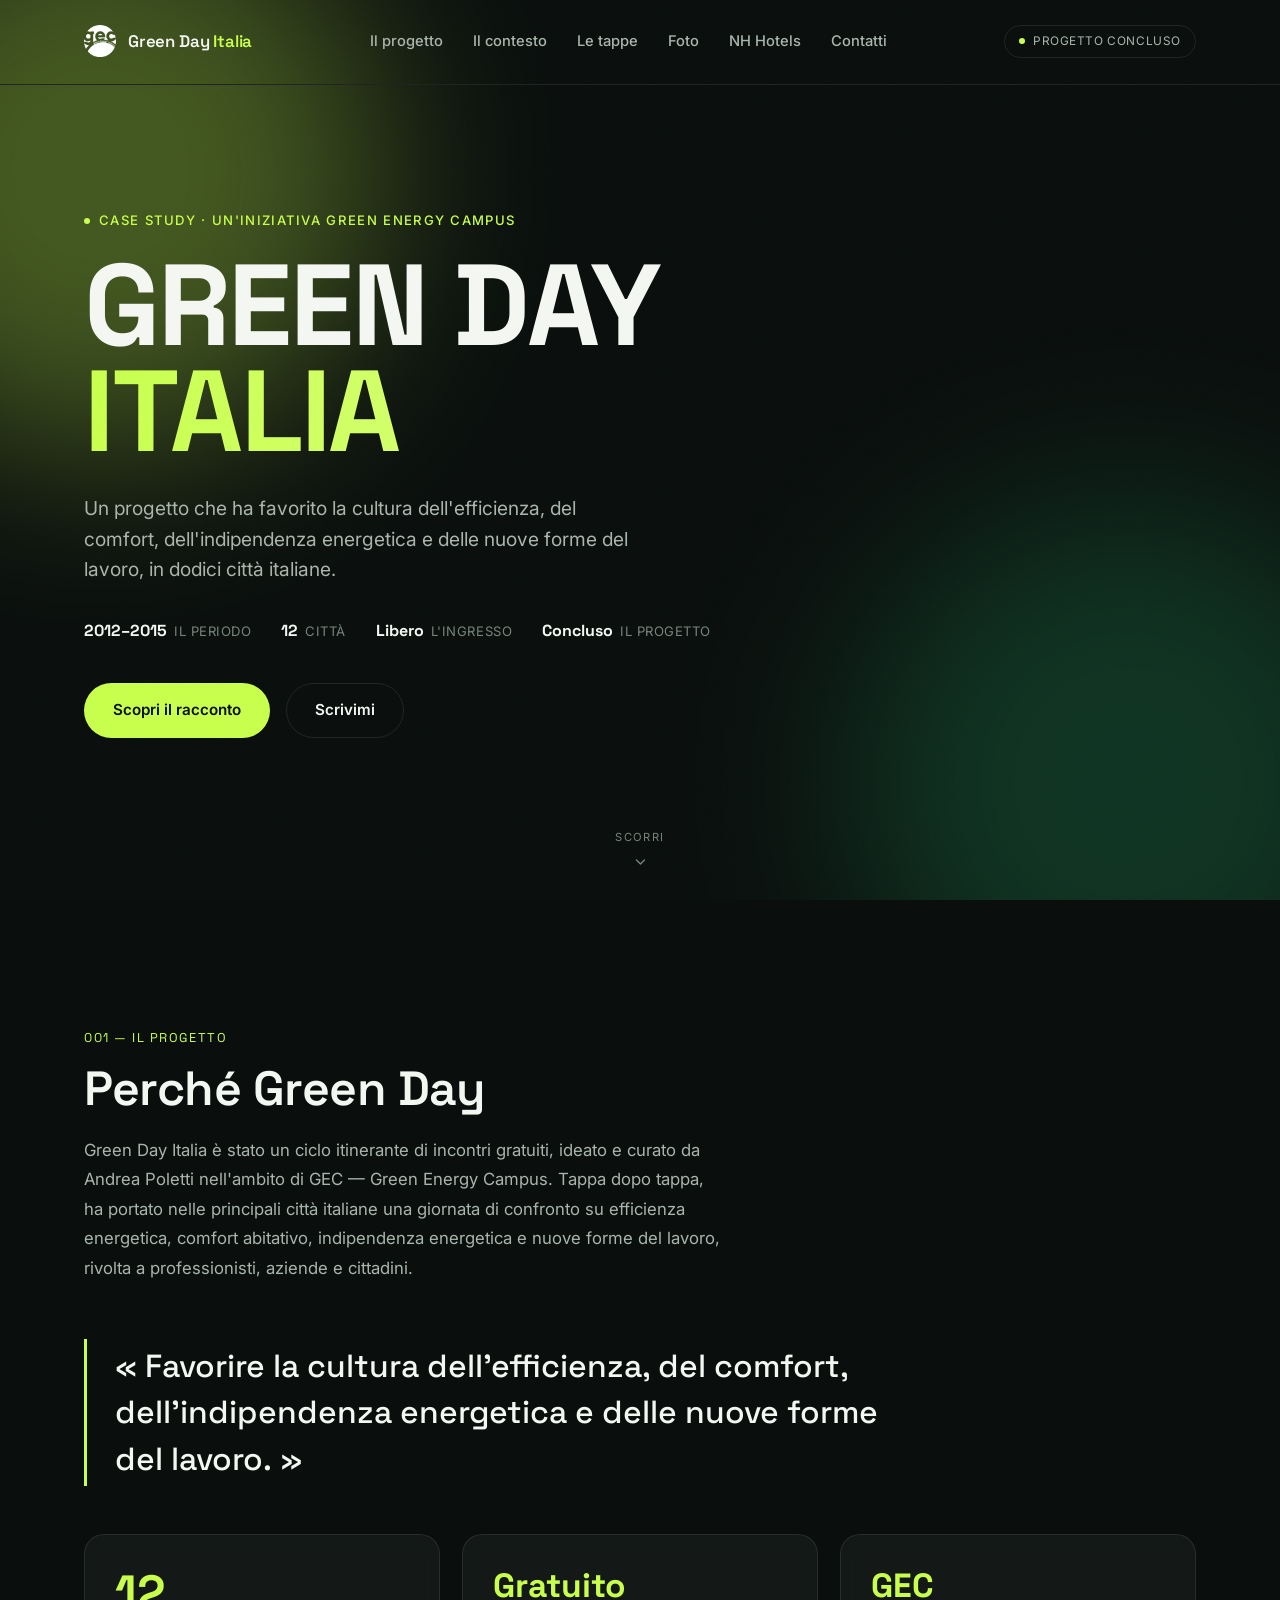
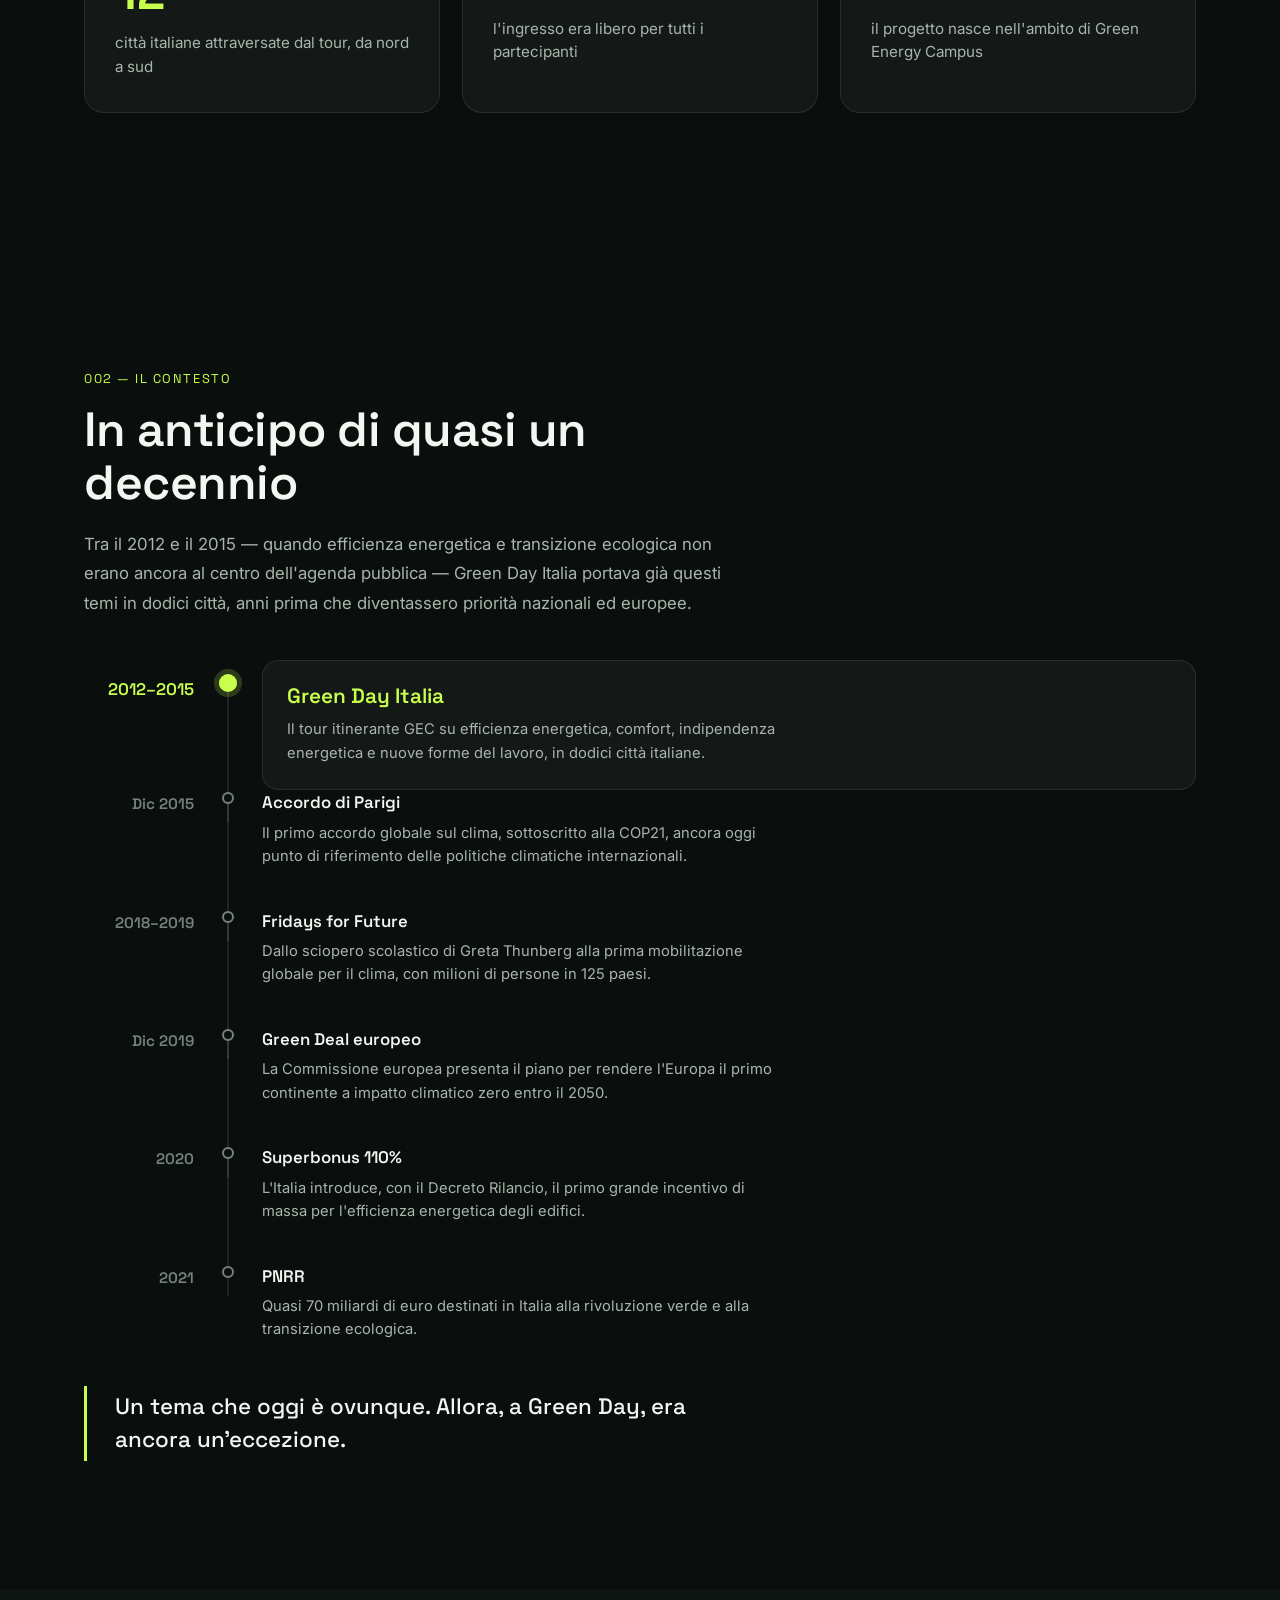
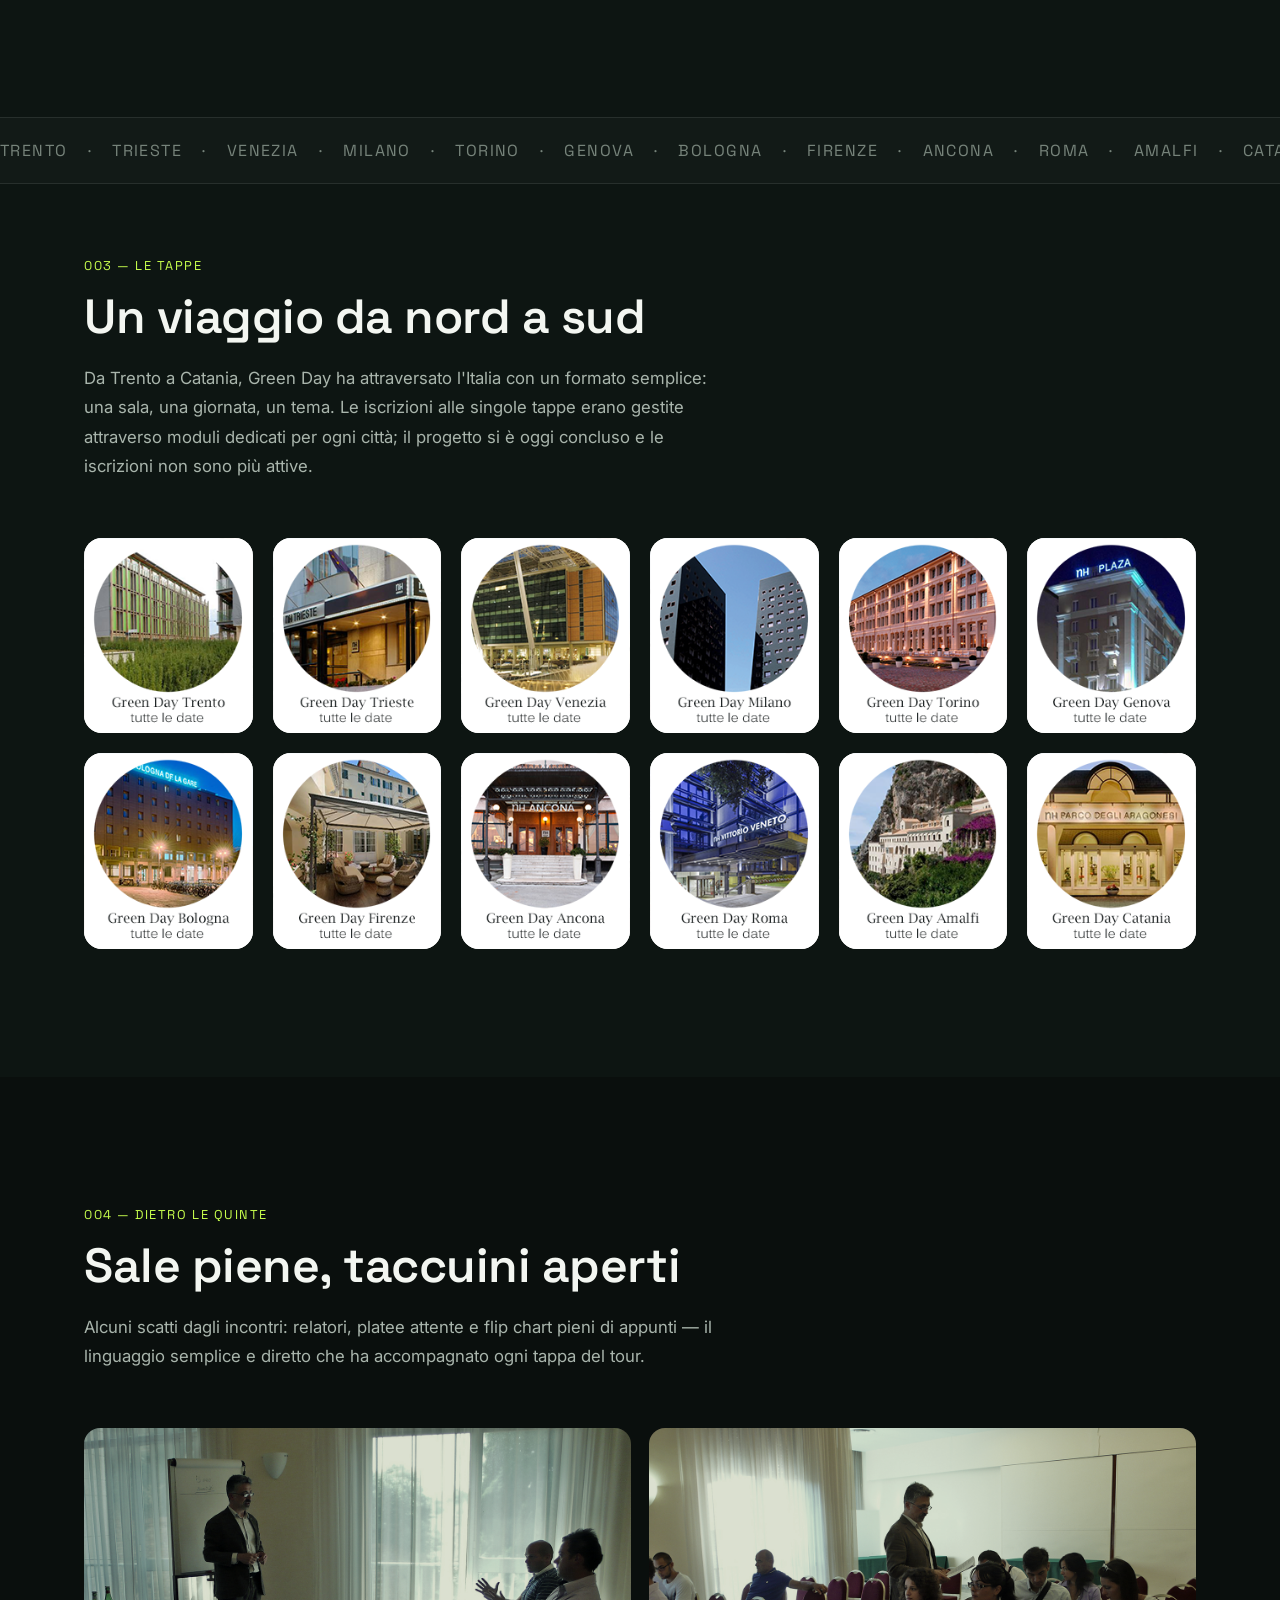
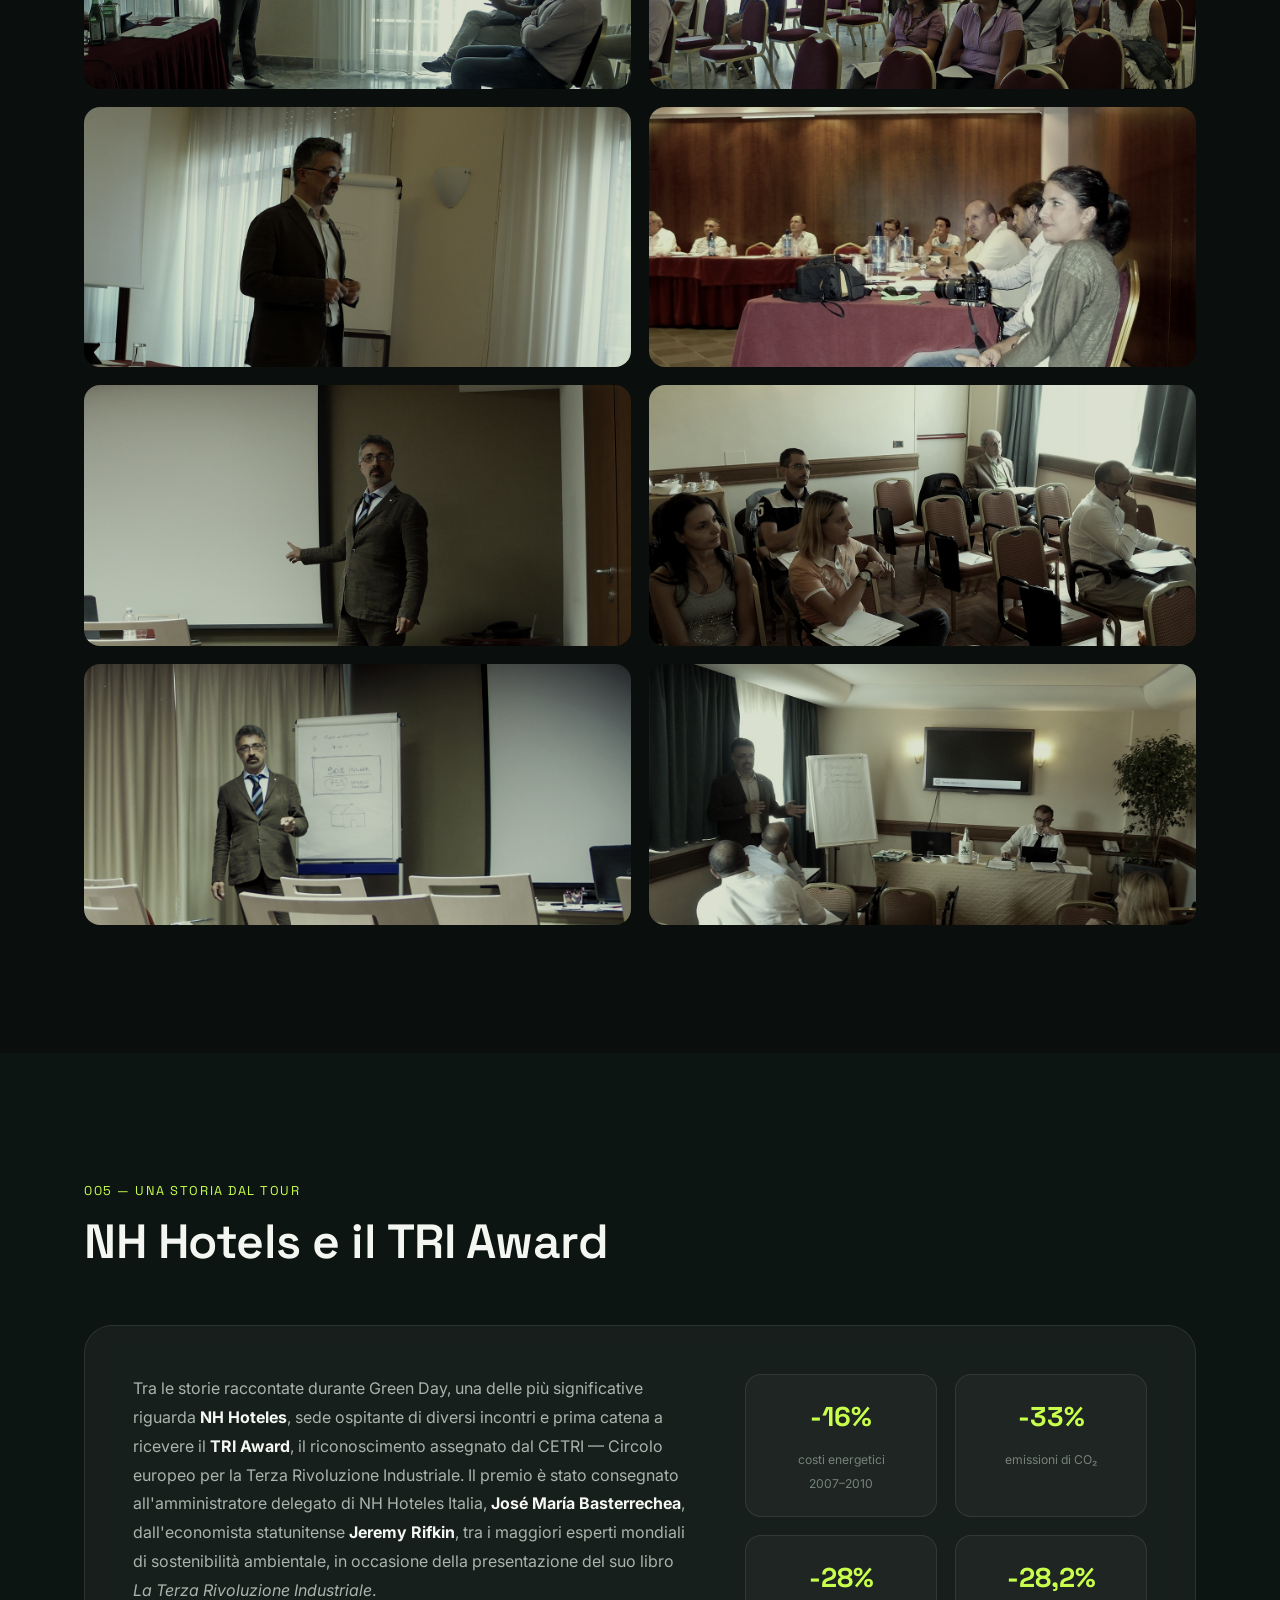
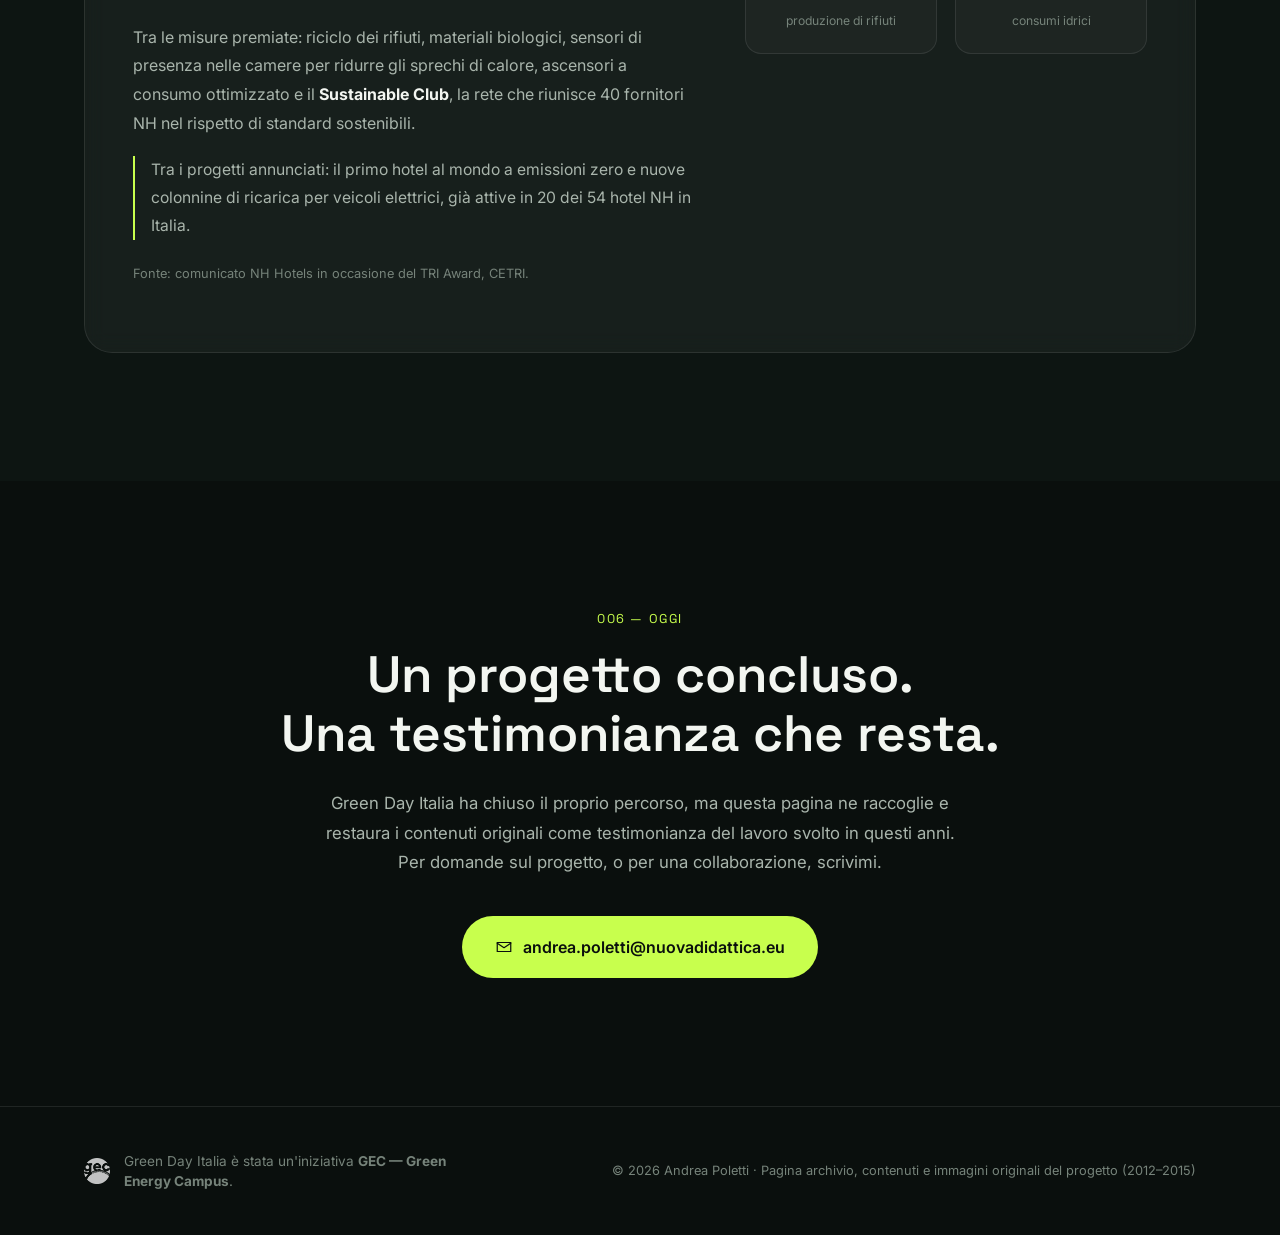
==== index.html @ c1983897 "Initial commit" ====
<!DOCTYPE html>
<html lang="it">
<head>
<meta charset="UTF-8" />
<meta name="viewport" content="width=device-width, initial-scale=1.0" />
<title>Green Day Italia — Case study di un progetto concluso</title>
<meta name="description" content="Green Day Italia (2012-2015): archivio e case study di un ciclo itinerante di incontri gratuiti su efficienza energetica, comfort e nuove forme del lavoro, in 12 città italiane, anni prima del Green Deal europeo. Un'iniziativa GEC — Green Energy Campus, a cura di Andrea Poletti." />
<link rel="icon" type="image/png" href="style/GEC-logo2015-def.png" />
<link rel="preconnect" href="https://fonts.googleapis.com" />
<link rel="preconnect" href="https://fonts.gstatic.com" crossorigin />
<link href="https://fonts.googleapis.com/css2?family=Space+Grotesk:wght@500;600;700&family=Inter:wght@400;500;600&display=swap" rel="stylesheet" />
<link rel="stylesheet" href="assets/css/style.css" />
</head>
<body>

<div class="noise-overlay" aria-hidden="true"></div>
<div class="progress-bar" aria-hidden="true"><span id="progressFill"></span></div>

<header class="site-header" id="siteHeader">
  <div class="nav-wrap">
    <a href="#top" class="brand">
      <img src="style/GEC-logo2015-BIANCO.png" alt="" class="brand-logo" />
      <span class="brand-name">Green Day <em>Italia</em></span>
    </a>

    <nav class="nav-links" aria-label="Navigazione principale">
      <a href="#progetto">Il progetto</a>
      <a href="#contesto">Il contesto</a>
      <a href="#tappe">Le tappe</a>
      <a href="#foto">Foto</a>
      <a href="#nh-hotels">NH Hotels</a>
      <a href="#contatti">Contatti</a>
    </nav>

    <div class="header-right">
      <span class="status-pill"><span class="dot"></span>Progetto concluso</span>
      <button class="nav-toggle" id="navToggle" aria-label="Apri il menu" aria-expanded="false">
        <span></span><span></span><span></span>
      </button>
    </div>
  </div>

  <div class="mobile-menu" id="mobileMenu">
    <a href="#progetto">Il progetto</a>
    <a href="#contesto">Il contesto</a>
    <a href="#tappe">Le tappe</a>
    <a href="#foto">Foto</a>
    <a href="#nh-hotels">NH Hotels</a>
    <a href="#contatti">Contatti</a>
  </div>
</header>

<main id="top">

  <!-- HERO -->
  <section class="hero">
    <div class="hero-bg">
      <div class="hero-bg-img img1"></div>
      <div class="hero-bg-img img2"></div>
      <div class="hero-bg-img img3"></div>
      <div class="hero-gradient"></div>
    </div>
    <div class="hero-blob blob-a" aria-hidden="true"></div>
    <div class="hero-blob blob-b" aria-hidden="true"></div>

    <div class="hero-content">
      <p class="eyebrow reveal"><span class="dot"></span>Case study &middot; un'iniziativa Green Energy Campus</p>
      <h1 class="hero-title reveal">
        <span class="line">GREEN DAY</span>
        <span class="line line-accent">ITALIA</span>
      </h1>
      <p class="hero-sub reveal">
        Un progetto che ha favorito la cultura dell'efficienza, del comfort,
        dell'indipendenza energetica e delle nuove forme del lavoro, in dodici città italiane.
      </p>

      <ul class="hero-meta reveal">
        <li><strong>2012–2015</strong> il periodo</li>
        <li><strong>12</strong> città</li>
        <li><strong>Libero</strong> l'ingresso</li>
        <li><strong>Concluso</strong> il progetto</li>
      </ul>

      <div class="hero-cta reveal">
        <a href="#progetto" class="btn btn-primary">Scopri il racconto</a>
        <a href="mailto:andrea.poletti@nuovadidattica.eu" class="btn btn-ghost">Scrivimi</a>
      </div>
    </div>

    <a href="#progetto" class="scroll-cue" aria-label="Scorri per continuare">
      <span>Scorri</span>
      <svg width="16" height="16" viewBox="0 0 24 24" fill="none"><path d="M6 9l6 6 6-6" stroke="currentColor" stroke-width="2" stroke-linecap="round" stroke-linejoin="round"/></svg>
    </a>
  </section>

  <!-- 001 IL PROGETTO -->
  <section class="section" id="progetto">
    <div class="container">
      <div class="section-head reveal">
        <p class="section-label">001 — Il progetto</p>
        <h2>Perché Green Day</h2>
        <p class="lead">
          Green Day Italia è stato un ciclo itinerante di incontri gratuiti, ideato e curato da
          Andrea Poletti nell'ambito di GEC — Green Energy Campus. Tappa dopo tappa, ha portato
          nelle principali città italiane una giornata di confronto su efficienza energetica,
          comfort abitativo, indipendenza energetica e nuove forme del lavoro, rivolta a
          professionisti, aziende e cittadini.
        </p>
      </div>

      <blockquote class="mission-quote reveal">
        «&nbsp;Favorire la cultura dell'efficienza, del comfort, dell'indipendenza energetica
        e delle nuove forme del lavoro.&nbsp;»
      </blockquote>

      <div class="stats-grid reveal">
        <div class="stat-card">
          <span class="stat-number" data-count="12">0</span>
          <p class="stat-label">città italiane attraversate dal tour, da nord a sud</p>
        </div>
        <div class="stat-card">
          <span class="stat-number stat-text">Gratuito</span>
          <p class="stat-label">l'ingresso era libero per tutti i partecipanti</p>
        </div>
        <div class="stat-card">
          <span class="stat-number stat-text">GEC</span>
          <p class="stat-label">il progetto nasce nell'ambito di Green Energy Campus</p>
        </div>
      </div>
    </div>
  </section>

  <!-- 002 IL CONTESTO -->
  <section class="section" id="contesto">
    <div class="container">
      <div class="section-head reveal">
        <p class="section-label">002 — Il contesto</p>
        <h2>In anticipo di quasi un decennio</h2>
        <p class="lead">
          Tra il 2012 e il 2015 — quando efficienza energetica e transizione ecologica non erano
          ancora al centro dell'agenda pubblica — Green Day Italia portava già questi temi in
          dodici città, anni prima che diventassero priorità nazionali ed europee.
        </p>
      </div>

      <div class="timeline reveal">
        <div class="timeline-item highlight">
          <div class="timeline-year">2012–2015</div>
          <div class="timeline-track"><span class="timeline-dot"></span></div>
          <div class="timeline-content">
            <h3>Green Day Italia</h3>
            <p>Il tour itinerante GEC su efficienza energetica, comfort, indipendenza energetica e nuove forme del lavoro, in dodici città italiane.</p>
          </div>
        </div>

        <div class="timeline-item">
          <div class="timeline-year">Dic 2015</div>
          <div class="timeline-track"><span class="timeline-dot"></span></div>
          <div class="timeline-content">
            <h3>Accordo di Parigi</h3>
            <p>Il primo accordo globale sul clima, sottoscritto alla COP21, ancora oggi punto di riferimento delle politiche climatiche internazionali.</p>
          </div>
        </div>

        <div class="timeline-item">
          <div class="timeline-year">2018–2019</div>
          <div class="timeline-track"><span class="timeline-dot"></span></div>
          <div class="timeline-content">
            <h3>Fridays for Future</h3>
            <p>Dallo sciopero scolastico di Greta Thunberg alla prima mobilitazione globale per il clima, con milioni di persone in 125 paesi.</p>
          </div>
        </div>

        <div class="timeline-item">
          <div class="timeline-year">Dic 2019</div>
          <div class="timeline-track"><span class="timeline-dot"></span></div>
          <div class="timeline-content">
            <h3>Green Deal europeo</h3>
            <p>La Commissione europea presenta il piano per rendere l'Europa il primo continente a impatto climatico zero entro il 2050.</p>
          </div>
        </div>

        <div class="timeline-item">
          <div class="timeline-year">2020</div>
          <div class="timeline-track"><span class="timeline-dot"></span></div>
          <div class="timeline-content">
            <h3>Superbonus 110%</h3>
            <p>L'Italia introduce, con il Decreto Rilancio, il primo grande incentivo di massa per l'efficienza energetica degli edifici.</p>
          </div>
        </div>

        <div class="timeline-item">
          <div class="timeline-year">2021</div>
          <div class="timeline-track"><span class="timeline-dot"></span></div>
          <div class="timeline-content">
            <h3>PNRR</h3>
            <p>Quasi 70 miliardi di euro destinati in Italia alla rivoluzione verde e alla transizione ecologica.</p>
          </div>
        </div>
      </div>

      <p class="timeline-note reveal">Un tema che oggi è ovunque. Allora, a Green Day, era ancora un'eccezione.</p>
    </div>
  </section>

  <!-- 003 LE TAPPE -->
  <section class="section section-alt" id="tappe">
    <div class="marquee" aria-hidden="true">
      <div class="marquee-track">
        <span>TRENTO</span><span>&middot;</span><span>TRIESTE</span><span>&middot;</span><span>VENEZIA</span><span>&middot;</span><span>MILANO</span><span>&middot;</span><span>TORINO</span><span>&middot;</span><span>GENOVA</span><span>&middot;</span><span>BOLOGNA</span><span>&middot;</span><span>FIRENZE</span><span>&middot;</span><span>ANCONA</span><span>&middot;</span><span>ROMA</span><span>&middot;</span><span>AMALFI</span><span>&middot;</span><span>CATANIA</span><span>&middot;</span>
        <span>TRENTO</span><span>&middot;</span><span>TRIESTE</span><span>&middot;</span><span>VENEZIA</span><span>&middot;</span><span>MILANO</span><span>&middot;</span><span>TORINO</span><span>&middot;</span><span>GENOVA</span><span>&middot;</span><span>BOLOGNA</span><span>&middot;</span><span>FIRENZE</span><span>&middot;</span><span>ANCONA</span><span>&middot;</span><span>ROMA</span><span>&middot;</span><span>AMALFI</span><span>&middot;</span><span>CATANIA</span><span>&middot;</span>
      </div>
    </div>

    <div class="container">
      <div class="section-head reveal">
        <p class="section-label">003 — Le tappe</p>
        <h2>Un viaggio da nord a sud</h2>
        <p class="lead">
          Da Trento a Catania, Green Day ha attraversato l'Italia con un formato semplice:
          una sala, una giornata, un tema. Le iscrizioni alle singole tappe erano gestite
          attraverso moduli dedicati per ogni città; il progetto si è oggi concluso e le
          iscrizioni non sono più attive.
        </p>
      </div>

      <div class="cities-grid reveal">
        <figure class="city-card"><img src="style/GD_Trento.png" alt="Green Day Trento" loading="lazy" /></figure>
        <figure class="city-card"><img src="style/GD_Trieste.png" alt="Green Day Trieste" loading="lazy" /></figure>
        <figure class="city-card"><img src="style/GD_Venezia.png" alt="Green Day Venezia" loading="lazy" /></figure>
        <figure class="city-card"><img src="style/GD_Milano.png" alt="Green Day Milano" loading="lazy" /></figure>
        <figure class="city-card"><img src="style/GD_Torino.png" alt="Green Day Torino" loading="lazy" /></figure>
        <figure class="city-card"><img src="style/GD_Genova.png" alt="Green Day Genova" loading="lazy" /></figure>
        <figure class="city-card"><img src="style/GD_Bologna.png" alt="Green Day Bologna" loading="lazy" /></figure>
        <figure class="city-card"><img src="style/GD_Firenze.png" alt="Green Day Firenze" loading="lazy" /></figure>
        <figure class="city-card"><img src="style/GD_Ancona.png" alt="Green Day Ancona" loading="lazy" /></figure>
        <figure class="city-card"><img src="style/GD_Roma.png" alt="Green Day Roma" loading="lazy" /></figure>
        <figure class="city-card"><img src="style/GD_Amalfi.png" alt="Green Day Amalfi" loading="lazy" /></figure>
        <figure class="city-card"><img src="style/GD_Catania.png" alt="Green Day Catania" loading="lazy" /></figure>
      </div>
    </div>
  </section>

  <!-- 004 FOTO -->
  <section class="section" id="foto">
    <div class="container">
      <div class="section-head reveal">
        <p class="section-label">004 — Dietro le quinte</p>
        <h2>Sale piene, taccuini aperti</h2>
        <p class="lead">
          Alcuni scatti dagli incontri: relatori, platee attente e flip chart pieni di appunti —
          il linguaggio semplice e diretto che ha accompagnato ogni tappa del tour.
        </p>
      </div>

      <div class="gallery-grid reveal">
        <button class="gallery-item" data-index="0"><img src="img/1920/1.jpg" alt="Un momento di uno degli incontri Green Day" loading="lazy" /></button>
        <button class="gallery-item" data-index="1"><img src="img/1920/2.jpg" alt="Un momento di uno degli incontri Green Day" loading="lazy" /></button>
        <button class="gallery-item" data-index="2"><img src="img/1920/3.jpg" alt="Un momento di uno degli incontri Green Day" loading="lazy" /></button>
        <button class="gallery-item" data-index="3"><img src="img/1920/4.jpg" alt="Un momento di uno degli incontri Green Day" loading="lazy" /></button>
        <button class="gallery-item" data-index="4"><img src="img/1920/5.jpg" alt="Un momento di uno degli incontri Green Day" loading="lazy" /></button>
        <button class="gallery-item" data-index="5"><img src="img/1920/6.jpg" alt="Un momento di uno degli incontri Green Day" loading="lazy" /></button>
        <button class="gallery-item" data-index="6"><img src="img/1920/7.jpg" alt="Un momento di uno degli incontri Green Day" loading="lazy" /></button>
        <button class="gallery-item" data-index="7"><img src="img/1920/8.jpg" alt="Un momento di uno degli incontri Green Day" loading="lazy" /></button>
      </div>
    </div>
  </section>

  <!-- 005 NH HOTELS -->
  <section class="section section-alt" id="nh-hotels">
    <div class="container">
      <div class="section-head reveal">
        <p class="section-label">005 — Una storia dal tour</p>
        <h2>NH Hotels e il TRI Award</h2>
      </div>

      <div class="case-card reveal">
        <div class="case-text">
          <p>
            Tra le storie raccontate durante Green Day, una delle più significative riguarda
            <strong>NH Hoteles</strong>, sede ospitante di diversi incontri e prima catena a ricevere
            il <strong>TRI Award</strong>, il riconoscimento assegnato dal CETRI — Circolo europeo per
            la Terza Rivoluzione Industriale. Il premio è stato consegnato all'amministratore
            delegato di NH Hoteles Italia, <strong>José María Basterrechea</strong>, dall'economista
            statunitense <strong>Jeremy Rifkin</strong>, tra i maggiori esperti mondiali di sostenibilità
            ambientale, in occasione della presentazione del suo libro <em>La Terza Rivoluzione
            Industriale</em>.
          </p>
          <p>
            Tra le misure premiate: riciclo dei rifiuti, materiali biologici, sensori di presenza
            nelle camere per ridurre gli sprechi di calore, ascensori a consumo ottimizzato e il
            <strong>Sustainable Club</strong>, la rete che riunisce 40 fornitori NH nel rispetto di
            standard sostenibili.
          </p>
          <p class="case-note">
            Tra i progetti annunciati: il primo hotel al mondo a emissioni zero e nuove colonnine
            di ricarica per veicoli elettrici, già attive in 20 dei 54 hotel NH in Italia.
          </p>
          <p class="citation">Fonte: comunicato NH Hotels in occasione del TRI Award, CETRI.</p>
        </div>

        <div class="mini-stats">
          <div class="mini-stat">
            <span class="mini-value">-16%</span>
            <span class="mini-label">costi energetici<br />2007–2010</span>
          </div>
          <div class="mini-stat">
            <span class="mini-value">-33%</span>
            <span class="mini-label">emissioni di CO₂</span>
          </div>
          <div class="mini-stat">
            <span class="mini-value">-28%</span>
            <span class="mini-label">produzione di rifiuti</span>
          </div>
          <div class="mini-stat">
            <span class="mini-value">-28,2%</span>
            <span class="mini-label">consumi idrici</span>
          </div>
        </div>
      </div>
    </div>
  </section>

  <!-- 006 CONTATTI -->
  <section class="section section-cta" id="contatti">
    <div class="container">
      <div class="cta-box reveal">
        <p class="section-label center">006 — Oggi</p>
        <h2>Un progetto concluso.<br />Una testimonianza che resta.</h2>
        <p class="lead center">
          Green Day Italia ha chiuso il proprio percorso, ma questa pagina ne raccoglie e
          restaura i contenuti originali come testimonianza del lavoro svolto in questi anni.
          Per domande sul progetto, o per una collaborazione, scrivimi.
        </p>
        <a href="mailto:andrea.poletti@nuovadidattica.eu" class="btn btn-primary btn-lg">
          <svg width="18" height="18" viewBox="0 0 24 24" fill="none"><path d="M3 6h18v12H3z" stroke="currentColor" stroke-width="1.6"/><path d="M3 7l9 6 9-6" stroke="currentColor" stroke-width="1.6" stroke-linecap="round" stroke-linejoin="round"/></svg>
          andrea.poletti@nuovadidattica.eu
        </a>
      </div>
    </div>
  </section>

</main>

<footer class="site-footer">
  <div class="container footer-wrap">
    <div class="footer-brand">
      <img src="style/GEC-logo2015-BIANCO.png" alt="" />
      <p>Green Day Italia è stata un'iniziativa <strong>GEC — Green Energy Campus</strong>.</p>
    </div>
    <p class="footer-credit">&copy; <span id="year">2026</span> Andrea Poletti · Pagina archivio, contenuti e immagini originali del progetto (2012–2015)</p>
  </div>
</footer>

<!-- LIGHTBOX -->
<div class="lightbox" id="lightbox">
  <button class="lightbox-close" id="lightboxClose" aria-label="Chiudi">&times;</button>
  <button class="lightbox-nav lightbox-prev" id="lightboxPrev" aria-label="Foto precedente">&#8249;</button>
  <img src="" alt="" class="lightbox-img" id="lightboxImg" />
  <button class="lightbox-nav lightbox-next" id="lightboxNext" aria-label="Foto successiva">&#8250;</button>
  <span class="lightbox-counter" id="lightboxCounter"></span>
</div>

<script src="assets/js/main.js"></script>
</body>
</html>
---- assets/css/style.css ----
/* ======================================================
   Green Day Italia — case study page
   Tema: eco-tech scuro, vibrante, tipografia bold
   ====================================================== */

:root{
  --bg: #0a0f0d;
  --bg-alt: #0d1512;
  --surface: rgba(255,255,255,.045);
  --surface-2: rgba(255,255,255,.03);
  --border: rgba(255,255,255,.09);
  --text: #f3f6f1;
  --text-dim: #a9b5ac;
  --text-muted: #76837a;
  --lime: #c8ff4d;
  --lime-soft: #eaffb0;
  --emerald: #1f8a56;
  --radius: 20px;
  --container: 1160px;
  --header-h: 84px;
  --font-display: "Space Grotesk", "Inter", system-ui, sans-serif;
  --font-body: "Inter", system-ui, -apple-system, sans-serif;
}

:root{ color-scheme: dark; }

*, *::before, *::after{ box-sizing: border-box; }

html{
  scroll-behavior: smooth;
  scroll-padding-top: var(--header-h);
}

body{
  margin: 0;
  background: var(--bg);
  color: var(--text);
  font-family: var(--font-body);
  line-height: 1.5;
  overflow-x: hidden;
  -webkit-font-smoothing: antialiased;
}

img{ max-width: 100%; display: block; }
a{ color: inherit; }
button{ font: inherit; -webkit-appearance: none; appearance: none; }

::selection{ background: var(--lime); color: #0a0f0d; }

/* scrollbar */
::-webkit-scrollbar{ width: 10px; }
::-webkit-scrollbar-track{ background: var(--bg); }
::-webkit-scrollbar-thumb{ background: #23312a; border-radius: 10px; }
::-webkit-scrollbar-thumb:hover{ background: var(--emerald); }

.container{
  max-width: var(--container);
  margin: 0 auto;
  padding: 0 24px;
}

/* ---------- noise overlay ---------- */
.noise-overlay{
  position: fixed;
  inset: 0;
  z-index: 500;
  pointer-events: none;
  opacity: .035;
  mix-blend-mode: overlay;
  background-image: url("data:image/svg+xml;utf8,<svg xmlns='http://www.w3.org/2000/svg' width='120' height='120'><filter id='n'><feTurbulence type='fractalNoise' baseFrequency='0.9' numOctaves='2' stitchTiles='stitch'/></filter><rect width='100%25' height='100%25' filter='url(%23n)'/></svg>");
}

/* ---------- progress bar ---------- */
.progress-bar{
  position: fixed;
  top: 0; left: 0;
  width: 100%; height: 3px;
  z-index: 300;
  background: transparent;
}
.progress-bar span{
  display: block;
  height: 100%;
  width: 0%;
  background: linear-gradient(90deg, var(--emerald), var(--lime));
  transition: width .1s linear;
}

/* ---------- header ---------- */
.site-header{
  position: fixed;
  top: 0; left: 0; right: 0;
  z-index: 200;
  height: var(--header-h);
  display: flex;
  align-items: center;
  transition: background .3s ease, border-color .3s ease, backdrop-filter .3s ease;
  border-bottom: 1px solid transparent;
}
.site-header.scrolled{
  background: rgba(10,15,13,.78);
  backdrop-filter: blur(16px);
  border-bottom-color: var(--border);
}

.nav-wrap{
  max-width: var(--container);
  margin: 0 auto;
  width: 100%;
  padding: 0 24px;
  display: flex;
  align-items: center;
  justify-content: space-between;
  gap: 24px;
}

.brand{
  display: flex;
  align-items: center;
  gap: 12px;
  text-decoration: none;
}
.brand-logo{ height: 32px; width: auto; }
.brand-name{
  font-family: var(--font-display);
  font-weight: 600;
  font-size: 1.05rem;
  letter-spacing: -.01em;
  color: var(--text);
}
.brand-name em{ color: var(--lime); font-style: normal; }

.nav-links{
  display: flex;
  gap: 30px;
}
.nav-links a{
  text-decoration: none;
  color: var(--text-dim);
  font-size: .92rem;
  font-weight: 500;
  transition: color .2s ease;
  position: relative;
}
.nav-links a:hover{ color: var(--text); }

.header-right{ display: flex; align-items: center; gap: 18px; }

.status-pill{
  display: inline-flex;
  align-items: center;
  gap: 8px;
  border: 1px solid var(--border);
  border-radius: 999px;
  padding: 7px 14px;
  font-size: .74rem;
  letter-spacing: .05em;
  text-transform: uppercase;
  color: var(--text-dim);
  white-space: nowrap;
}
.status-pill .dot{
  width: 6px; height: 6px;
  border-radius: 50%;
  background: var(--lime);
  box-shadow: 0 0 0 0 rgba(200,255,77,.6);
  animation: pulse 2.4s infinite;
}

.nav-toggle{
  display: none;
  flex-direction: column;
  justify-content: center;
  gap: 5px;
  width: 34px; height: 34px;
  background: none;
  border: none;
  cursor: pointer;
}
.nav-toggle span{
  display: block;
  height: 2px;
  width: 100%;
  background: var(--text);
  border-radius: 2px;
  transition: transform .25s ease, opacity .25s ease;
}
.nav-toggle[aria-expanded="true"] span:nth-child(1){ transform: translateY(7px) rotate(45deg); }
.nav-toggle[aria-expanded="true"] span:nth-child(2){ opacity: 0; }
.nav-toggle[aria-expanded="true"] span:nth-child(3){ transform: translateY(-7px) rotate(-45deg); }

.mobile-menu{
  position: absolute;
  top: var(--header-h);
  left: 0; right: 0;
  background: rgba(10,15,13,.98);
  backdrop-filter: blur(16px);
  border-bottom: 1px solid var(--border);
  max-height: 0;
  overflow: hidden;
  display: flex;
  flex-direction: column;
  transition: max-height .35s ease;
}
.mobile-menu.open{ max-height: 340px; }
.mobile-menu a{
  padding: 16px 24px;
  text-decoration: none;
  color: var(--text-dim);
  border-top: 1px solid var(--border);
  font-size: .95rem;
}
.mobile-menu a:first-child{ border-top: none; }

/* ---------- hero ---------- */
.hero{
  position: relative;
  min-height: 100vh;
  min-height: 100svh;
  display: flex;
  align-items: center;
  overflow: hidden;
  padding-top: var(--header-h);
}

.hero-bg{ position: absolute; inset: 0; z-index: 0; }
.hero-bg-img{
  position: absolute; inset: 0;
  background-size: cover;
  background-position: center;
  filter: grayscale(75%) brightness(.45) contrast(1.1);
  opacity: 0;
  animation: heroCrossfade 18s infinite;
}
.hero-bg-img.img1{ background-image: url("../../img/1920/1.jpg"); animation-delay: 0s; }
.hero-bg-img.img2{ background-image: url("../../img/1920/4.jpg"); animation-delay: 6s; }
.hero-bg-img.img3{ background-image: url("../../img/1920/7.jpg"); animation-delay: 12s; }

.hero-gradient{
  position: absolute; inset: 0;
  background:
    radial-gradient(120% 90% at 15% 10%, rgba(10,15,13,.2), transparent 60%),
    linear-gradient(180deg, rgba(10,15,13,.55) 0%, rgba(10,15,13,.9) 62%, var(--bg) 100%);
}

.hero-blob{
  position: absolute;
  width: 46vw; height: 46vw;
  max-width: 560px; max-height: 560px;
  border-radius: 50%;
  filter: blur(90px);
  opacity: .3;
  z-index: 0;
  pointer-events: none;
  animation: floatBlob 22s ease-in-out infinite alternate;
}
.blob-a{ background: var(--lime); top: -12%; left: -14%; }
.blob-b{ background: var(--emerald); bottom: -18%; right: -10%; animation-delay: -9s; }

.hero-content{
  position: relative;
  z-index: 2;
  max-width: var(--container);
  margin: 0 auto;
  padding: 60px 24px 100px;
  width: 100%;
}

.eyebrow{
  display: inline-flex;
  align-items: center;
  gap: 9px;
  font-size: .82rem;
  letter-spacing: .1em;
  text-transform: uppercase;
  color: var(--lime);
  margin: 0 0 22px;
  font-weight: 500;
}
.eyebrow .dot{ width: 6px; height: 6px; border-radius: 50%; background: var(--lime); }

.hero-title{
  font-family: var(--font-display);
  font-weight: 700;
  text-transform: uppercase;
  line-height: .92;
  letter-spacing: -.02em;
  font-size: clamp(3rem, 9vw, 7.2rem);
  margin: 0 0 28px;
}
.hero-title .line{ display: block; }
.hero-title .line-accent{
  background: linear-gradient(90deg, var(--lime), var(--lime-soft));
  -webkit-background-clip: text;
  background-clip: text;
  color: transparent;
}

.hero-sub{
  font-size: clamp(1rem, 1.6vw, 1.2rem);
  color: var(--text-dim);
  max-width: 560px;
  line-height: 1.6;
  margin: 0 0 34px;
}

.hero-meta{
  list-style: none;
  display: flex;
  flex-wrap: wrap;
  gap: 12px 30px;
  padding: 0;
  margin: 0 0 40px;
}
.hero-meta li{
  font-size: .82rem;
  text-transform: uppercase;
  letter-spacing: .04em;
  color: var(--text-muted);
  display: flex;
  gap: 7px;
  align-items: baseline;
}
.hero-meta strong{
  font-family: var(--font-display);
  font-size: 1rem;
  color: var(--text);
  letter-spacing: 0;
  text-transform: none;
}

.hero-cta{ display: flex; flex-wrap: wrap; gap: 16px; }

.scroll-cue{
  position: absolute;
  left: 50%;
  bottom: 30px;
  transform: translateX(-50%);
  z-index: 2;
  display: flex;
  flex-direction: column;
  align-items: center;
  gap: 8px;
  color: var(--text-muted);
  font-size: .7rem;
  letter-spacing: .12em;
  text-transform: uppercase;
  text-decoration: none;
  animation: bounce 2.6s infinite;
}

/* ---------- buttons ---------- */
.btn{
  display: inline-flex;
  align-items: center;
  gap: 10px;
  padding: 15px 28px;
  border-radius: 999px;
  font-weight: 600;
  font-size: .95rem;
  text-decoration: none;
  border: 1px solid transparent;
  transition: transform .25s ease, box-shadow .25s ease, border-color .25s ease, color .25s ease;
  cursor: pointer;
}
.btn-primary{
  background: var(--lime);
  color: #0a0f0d;
}
.btn-primary:hover{
  transform: translateY(-2px);
  box-shadow: 0 14px 34px -10px rgba(200,255,77,.55);
}
.btn-ghost{
  background: transparent;
  color: var(--text);
  border-color: var(--border);
}
.btn-ghost:hover{
  border-color: var(--lime);
  color: var(--lime);
}
.btn-lg{ padding: 18px 32px; font-size: 1rem; }

/* ---------- sections ---------- */
.section{ padding: 128px 0; position: relative; }
.section-alt{ background: var(--bg-alt); }

.section-head{ max-width: 720px; margin-bottom: 56px; }
.section-label{
  font-family: var(--font-display);
  font-size: .8rem;
  letter-spacing: .12em;
  text-transform: uppercase;
  color: var(--lime);
  margin: 0 0 16px;
}
.section-head h2{
  font-family: var(--font-display);
  font-size: clamp(2rem, 4vw, 3rem);
  font-weight: 600;
  letter-spacing: -.01em;
  line-height: 1.1;
  margin: 0 0 20px;
}
.lead{
  color: var(--text-dim);
  font-size: 1.05rem;
  line-height: 1.75;
  max-width: 640px;
  margin: 0;
}
.center{ text-align: center; margin-left: auto; margin-right: auto; }

.mission-quote{
  font-family: var(--font-display);
  font-weight: 500;
  font-size: clamp(1.3rem, 2.6vw, 2rem);
  line-height: 1.45;
  color: var(--text);
  border-left: 3px solid var(--lime);
  padding: 4px 0 4px 28px;
  margin: 48px 0 0;
  max-width: 820px;
}

.stats-grid{
  display: grid;
  grid-template-columns: repeat(3, 1fr);
  gap: 22px;
  margin-top: 48px;
}
.stat-card{
  background: var(--surface);
  border: 1px solid var(--border);
  border-radius: var(--radius);
  padding: 34px 30px;
  backdrop-filter: blur(10px);
}
.stat-number{
  display: block;
  font-family: var(--font-display);
  font-size: 3rem;
  font-weight: 700;
  color: var(--lime);
  line-height: 1;
  margin-bottom: 14px;
}
.stat-number.stat-text{ font-size: 2.1rem; }
.stat-label{ color: var(--text-dim); font-size: .95rem; line-height: 1.55; margin: 0; }

/* ---------- timeline (precursore) ---------- */
.timeline{ margin-top: 52px; }
.timeline-item{
  display: grid;
  grid-template-columns: 110px 28px 1fr;
  column-gap: 20px;
}
.timeline-year{
  text-align: right;
  font-family: var(--font-display);
  font-weight: 600;
  font-size: .95rem;
  color: var(--text-muted);
  padding-top: 3px;
  white-space: nowrap;
}
.timeline-track{
  position: relative;
  display: flex;
  justify-content: center;
}
.timeline-track::before{
  content: "";
  position: absolute;
  top: 4px;
  bottom: -32px;
  width: 2px;
  background: var(--border);
}
.timeline-item:last-child .timeline-track::before{ display: none; }
.timeline-dot{
  position: relative;
  z-index: 1;
  width: 12px; height: 12px;
  border-radius: 50%;
  background: var(--bg);
  border: 2px solid var(--text-muted);
  margin-top: 2px;
}
.timeline-content{ padding-bottom: 40px; }
.timeline-item:last-child .timeline-content{ padding-bottom: 0; }
.timeline-content h3{
  font-family: var(--font-display);
  font-size: 1.05rem;
  font-weight: 600;
  color: var(--text);
  margin: 0 0 6px;
}
.timeline-content p{
  color: var(--text-dim);
  font-size: .92rem;
  line-height: 1.6;
  margin: 0;
  max-width: 520px;
}
.timeline-item.highlight .timeline-dot{
  width: 18px; height: 18px;
  margin-top: 0;
  background: var(--lime);
  border-color: var(--lime);
  box-shadow: 0 0 0 5px rgba(200,255,77,.18);
}
.timeline-item.highlight .timeline-year{ color: var(--lime); font-size: 1.05rem; }
.timeline-item.highlight .timeline-content{
  background: var(--surface);
  border: 1px solid var(--border);
  border-radius: 16px;
  padding: 20px 24px 24px;
  margin-top: -14px;
}
.timeline-item.highlight .timeline-content h3{ font-size: 1.3rem; color: var(--lime); }
.timeline-note{
  font-family: var(--font-display);
  font-weight: 500;
  font-size: clamp(1.1rem, 2vw, 1.4rem);
  color: var(--text);
  border-left: 3px solid var(--lime);
  padding: 4px 0 4px 28px;
  margin: 44px 0 0;
  max-width: 640px;
}

/* ---------- marquee ---------- */
.marquee{
  overflow: hidden;
  border-top: 1px solid var(--border);
  border-bottom: 1px solid var(--border);
  background: rgba(255,255,255,.02);
  padding: 20px 0;
  margin-bottom: 72px;
}
.marquee-track{
  display: inline-flex;
  white-space: nowrap;
  gap: 20px;
  animation: marquee 32s linear infinite;
  will-change: transform;
}
.marquee-track span{
  font-family: var(--font-display);
  font-size: 1rem;
  letter-spacing: .09em;
  color: var(--text-muted);
}

/* ---------- cities grid ---------- */
.cities-grid{
  display: grid;
  grid-template-columns: repeat(6, 1fr);
  gap: 20px;
}
.city-card{
  margin: 0;
  border-radius: 18px;
  overflow: hidden;
  background: #fff;
  line-height: 0;
  transition: transform .35s ease, box-shadow .35s ease;
  cursor: default;
}
.city-card:hover{
  transform: translateY(-6px);
  box-shadow: 0 18px 40px -14px rgba(200,255,77,.35);
}

/* ---------- gallery ---------- */
.gallery-grid{
  display: grid;
  grid-template-columns: repeat(2, 1fr);
  gap: 18px;
}
.gallery-item{
  position: relative;
  padding: 0;
  border: 0;
  border-radius: 16px;
  overflow: hidden;
  cursor: pointer;
  background: #000;
  aspect-ratio: 1300 / 620;
}
.gallery-item img{
  width: 100%; height: 100%;
  object-fit: cover;
  filter: grayscale(60%) brightness(.85) contrast(1.05);
  transition: filter .5s ease, transform .6s ease;
}
.gallery-item::after{
  content: "";
  position: absolute; inset: 0;
  background: var(--lime);
  opacity: .1;
  mix-blend-mode: color;
  transition: opacity .5s ease;
}
.gallery-item:hover img{
  filter: grayscale(0%) brightness(1) contrast(1);
  transform: scale(1.045);
}
.gallery-item:hover::after{ opacity: 0; }

/* ---------- NH Hotels case card ---------- */
.case-card{
  display: grid;
  grid-template-columns: 1.4fr 1fr;
  gap: 50px;
  background: var(--surface);
  border: 1px solid var(--border);
  border-radius: 28px;
  padding: 48px;
  backdrop-filter: blur(10px);
}
.case-text p{
  color: var(--text-dim);
  line-height: 1.8;
  margin: 0 0 18px;
}
.case-text strong{ color: var(--text); }
.case-note{
  color: var(--text);
  border-left: 2px solid var(--lime);
  padding-left: 16px;
  font-size: .98rem;
}
.citation{
  font-size: .8rem !important;
  color: var(--text-muted) !important;
  margin-top: 22px !important;
}

.mini-stats{
  display: grid;
  grid-template-columns: 1fr 1fr;
  gap: 18px;
  align-content: start;
}
.mini-stat{
  background: var(--surface-2);
  border: 1px solid var(--border);
  border-radius: 16px;
  padding: 22px 16px;
  text-align: center;
}
.mini-value{
  display: block;
  font-family: var(--font-display);
  font-size: 1.7rem;
  font-weight: 700;
  color: var(--lime);
  margin-bottom: 8px;
}
.mini-label{ font-size: .76rem; color: var(--text-muted); line-height: 1.4; }

/* ---------- CTA / contatti ---------- */
.section-cta{ text-align: center; }
.cta-box{ max-width: 720px; margin: 0 auto; }
.cta-box h2{
  font-family: var(--font-display);
  font-size: clamp(2rem, 4.5vw, 3.2rem);
  font-weight: 600;
  line-height: 1.15;
  margin: 18px 0 26px;
}
.cta-box .lead{ margin: 0 auto 38px; }

/* ---------- footer ---------- */
.site-footer{
  padding: 44px 0;
  border-top: 1px solid var(--border);
  background: var(--bg);
}
.footer-wrap{
  display: flex;
  align-items: center;
  justify-content: space-between;
  gap: 24px;
  flex-wrap: wrap;
}
.footer-brand{ display: flex; align-items: center; gap: 14px; }
.footer-brand img{ height: 26px; opacity: .75; }
.footer-brand p{ margin: 0; color: var(--text-muted); font-size: .85rem; max-width: 340px; }
.footer-credit{ margin: 0; color: var(--text-muted); font-size: .8rem; }

/* ---------- lightbox ---------- */
.lightbox{
  position: fixed;
  inset: 0;
  z-index: 400;
  background: rgba(6,10,8,.96);
  backdrop-filter: blur(8px);
  display: flex;
  align-items: center;
  justify-content: center;
  opacity: 0;
  visibility: hidden;
  transition: opacity .3s ease, visibility .3s ease;
}
.lightbox.active{ opacity: 1; visibility: visible; }
.lightbox-img{
  max-width: 88vw;
  max-height: 80vh;
  border-radius: 14px;
  box-shadow: 0 40px 90px rgba(0,0,0,.6);
}
.lightbox-close{
  position: absolute;
  top: 22px; right: 26px;
  background: none;
  border: none;
  color: var(--text);
  font-size: 2.2rem;
  line-height: 1;
  cursor: pointer;
}
.lightbox-nav{
  position: absolute;
  top: 50%;
  transform: translateY(-50%);
  width: 48px; height: 48px;
  border-radius: 50%;
  background: rgba(255,255,255,.06);
  border: 1px solid var(--border);
  color: var(--text);
  font-size: 1.6rem;
  display: flex;
  align-items: center;
  justify-content: center;
  cursor: pointer;
}
.lightbox-prev{ left: 22px; }
.lightbox-next{ right: 22px; }
.lightbox-counter{
  position: absolute;
  bottom: 22px; left: 50%;
  transform: translateX(-50%);
  color: var(--text-muted);
  font-size: .85rem;
  letter-spacing: .05em;
}

/* ---------- reveal on scroll ---------- */
.reveal{
  opacity: 0;
  transform: translateY(26px);
  transition: opacity .7s ease, transform .7s ease;
}
.reveal.visible{ opacity: 1; transform: translateY(0); }

/* ---------- keyframes ---------- */
@keyframes pulse{
  0%{ box-shadow: 0 0 0 0 rgba(200,255,77,.55); }
  70%{ box-shadow: 0 0 0 8px rgba(200,255,77,0); }
  100%{ box-shadow: 0 0 0 0 rgba(200,255,77,0); }
}
@keyframes heroCrossfade{
  0%{ opacity: 0; }
  8%{ opacity: .4; }
  30%{ opacity: .4; }
  38%{ opacity: 0; }
  100%{ opacity: 0; }
}
@keyframes floatBlob{
  0%{ transform: translate(0,0) scale(1); }
  100%{ transform: translate(4%, 6%) scale(1.08); }
}
@keyframes bounce{
  0%, 100%{ transform: translate(-50%, 0); }
  50%{ transform: translate(-50%, 8px); }
}
@keyframes marquee{
  from{ transform: translateX(0); }
  to{ transform: translateX(-50%); }
}

/* ---------- responsive ---------- */
@media (max-width: 980px){
  .nav-links{ display: none; }
  .nav-toggle{ display: flex; }
  .cities-grid{ grid-template-columns: repeat(4, 1fr); }
  .case-card{ grid-template-columns: 1fr; }
  .mini-stats{ grid-template-columns: repeat(4,1fr); }
}

@media (max-width: 720px){
  .section{ padding: 92px 0; }
  .stats-grid{ grid-template-columns: 1fr; }
  .cities-grid{ grid-template-columns: repeat(3, 1fr); }
  .gallery-grid{ grid-template-columns: 1fr; }
  .case-card{ padding: 32px 24px; }
  .mini-stats{ grid-template-columns: 1fr 1fr; }
  .footer-wrap{ flex-direction: column; align-items: flex-start; }
  .hero-content{ padding-bottom: 120px; }
}

@media (max-width: 480px){
  .cities-grid{ grid-template-columns: repeat(2, 1fr); }
  .hero-meta{ gap: 10px 20px; }
  .timeline-item{ grid-template-columns: 74px 22px 1fr; column-gap: 12px; }
  .timeline-year{ font-size: .78rem; }
  .timeline-item.highlight .timeline-year{ font-size: .85rem; }
  .timeline-content h3{ font-size: .95rem; }
  .timeline-item.highlight .timeline-content{ padding: 16px 16px 20px; }
}

@media (prefers-reduced-motion: reduce){
  *{ animation-duration: .001ms !important; animation-iteration-count: 1 !important; transition-duration: .001ms !important; scroll-behavior: auto !important; }
}
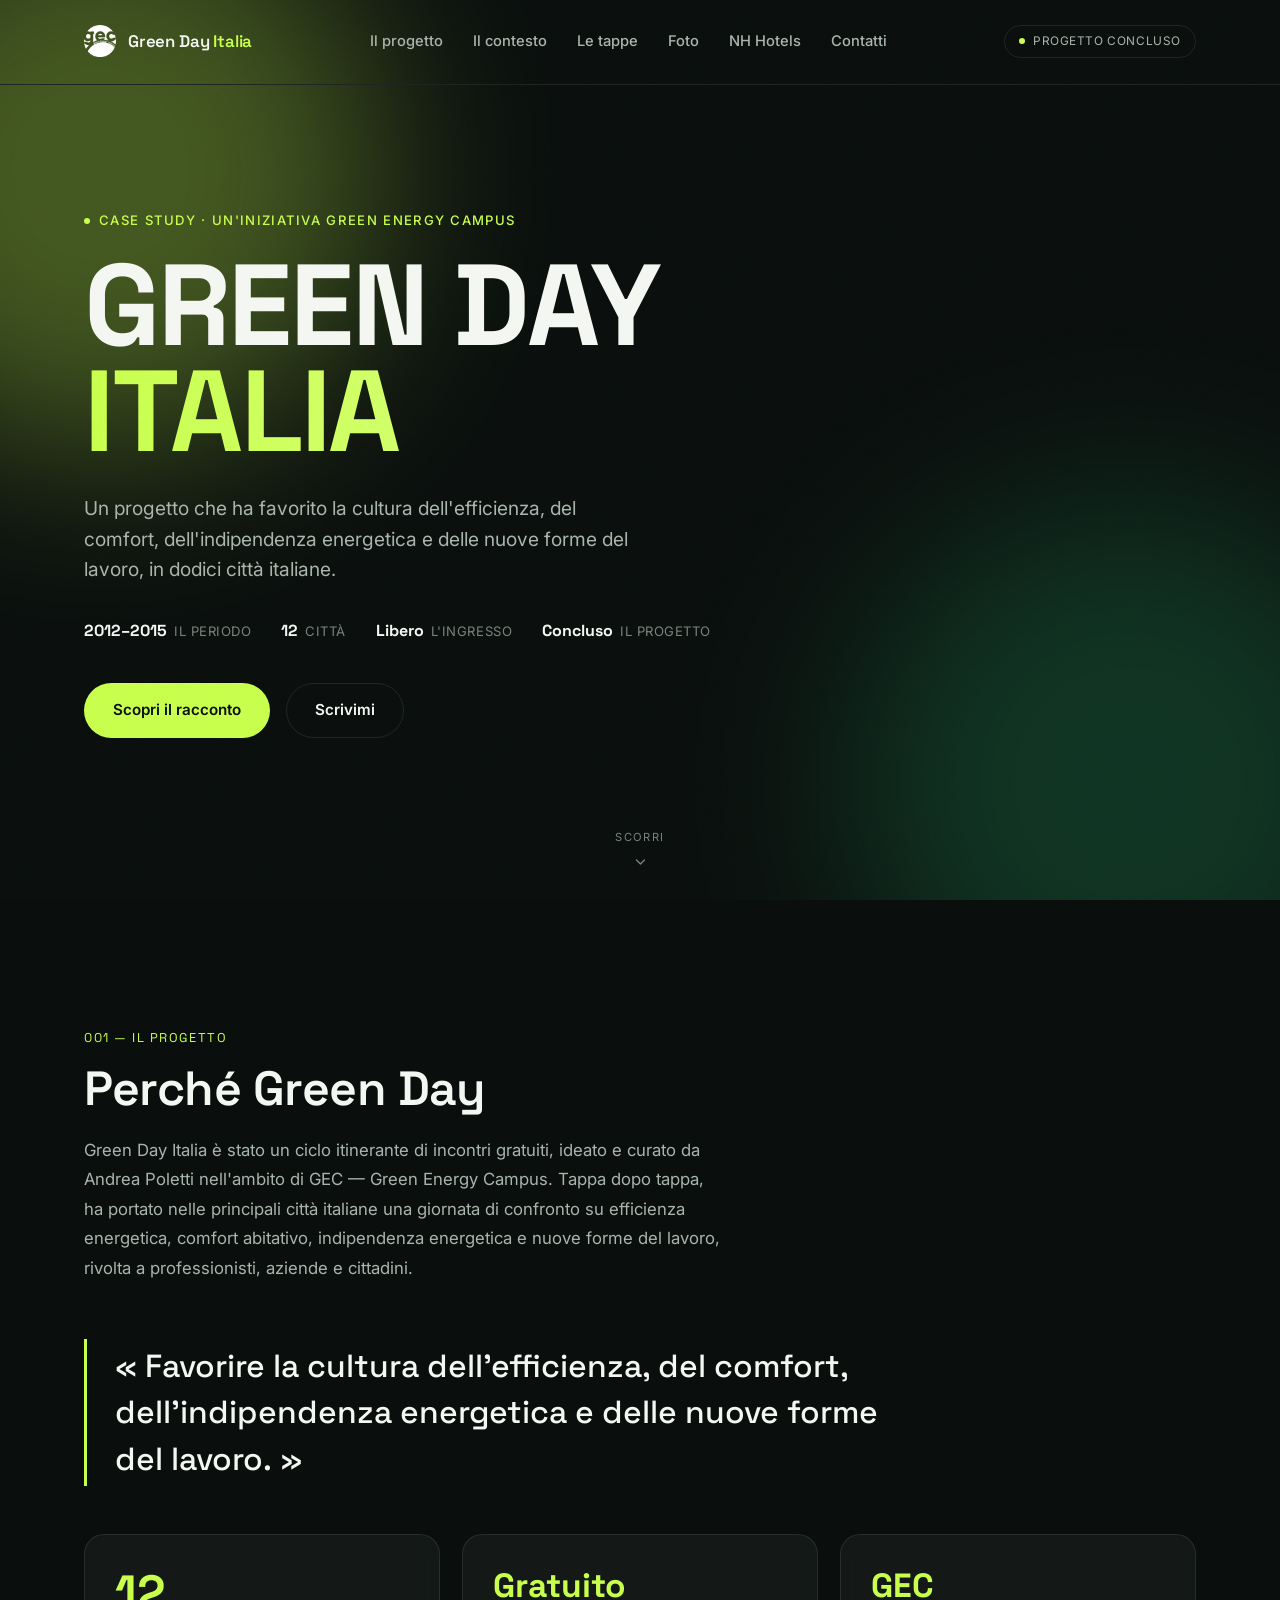
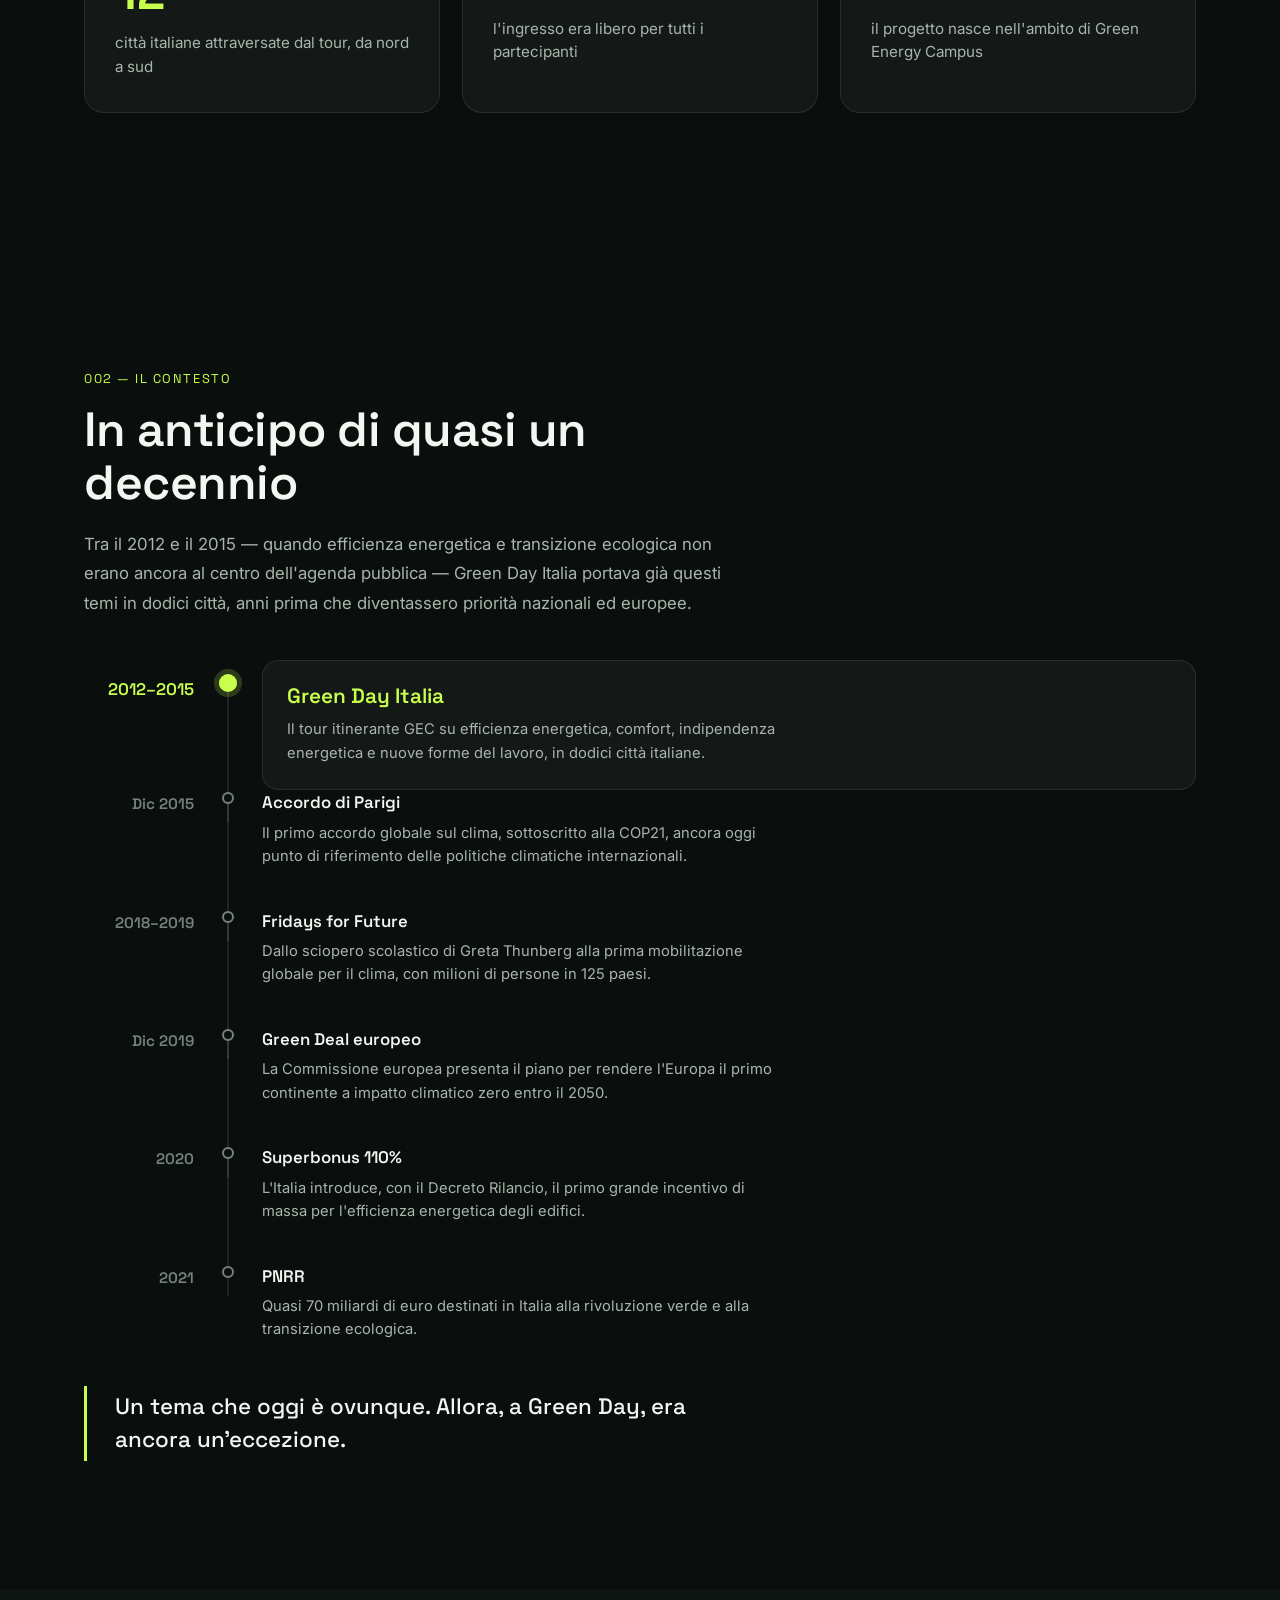
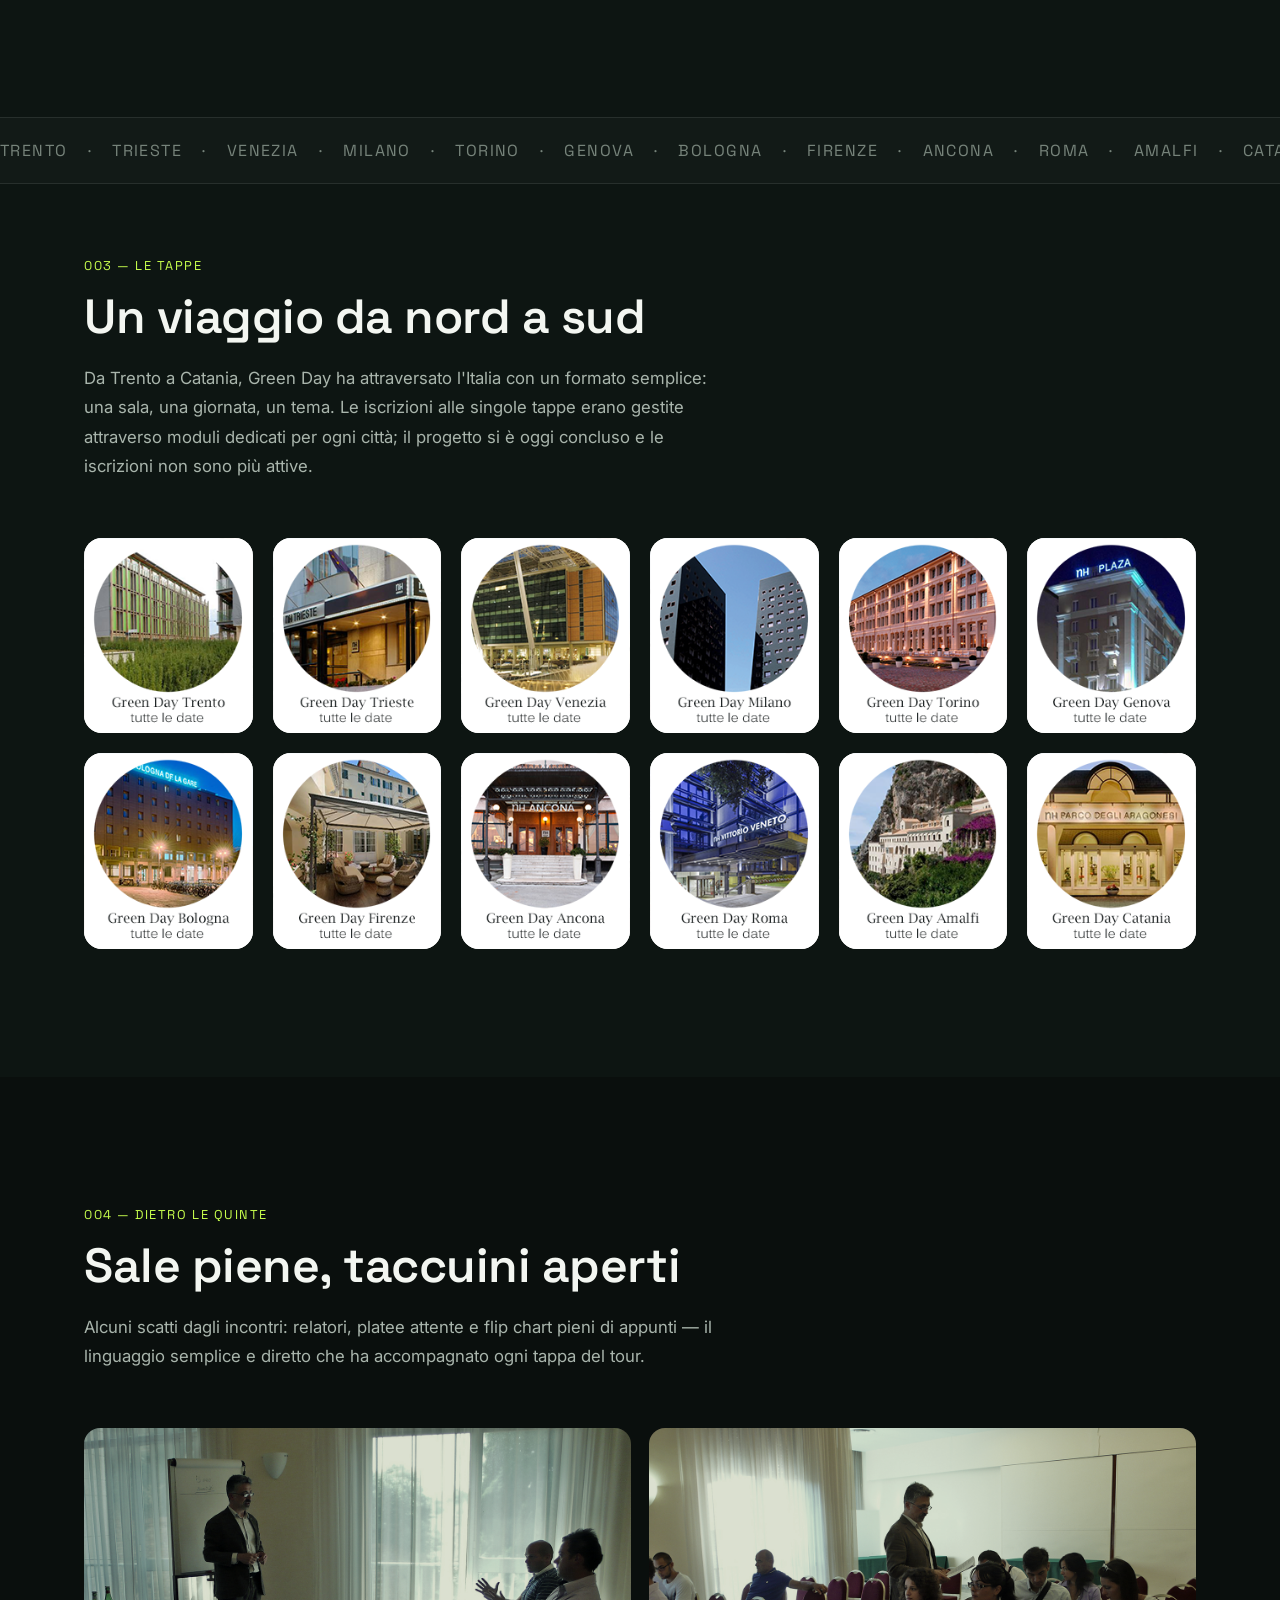
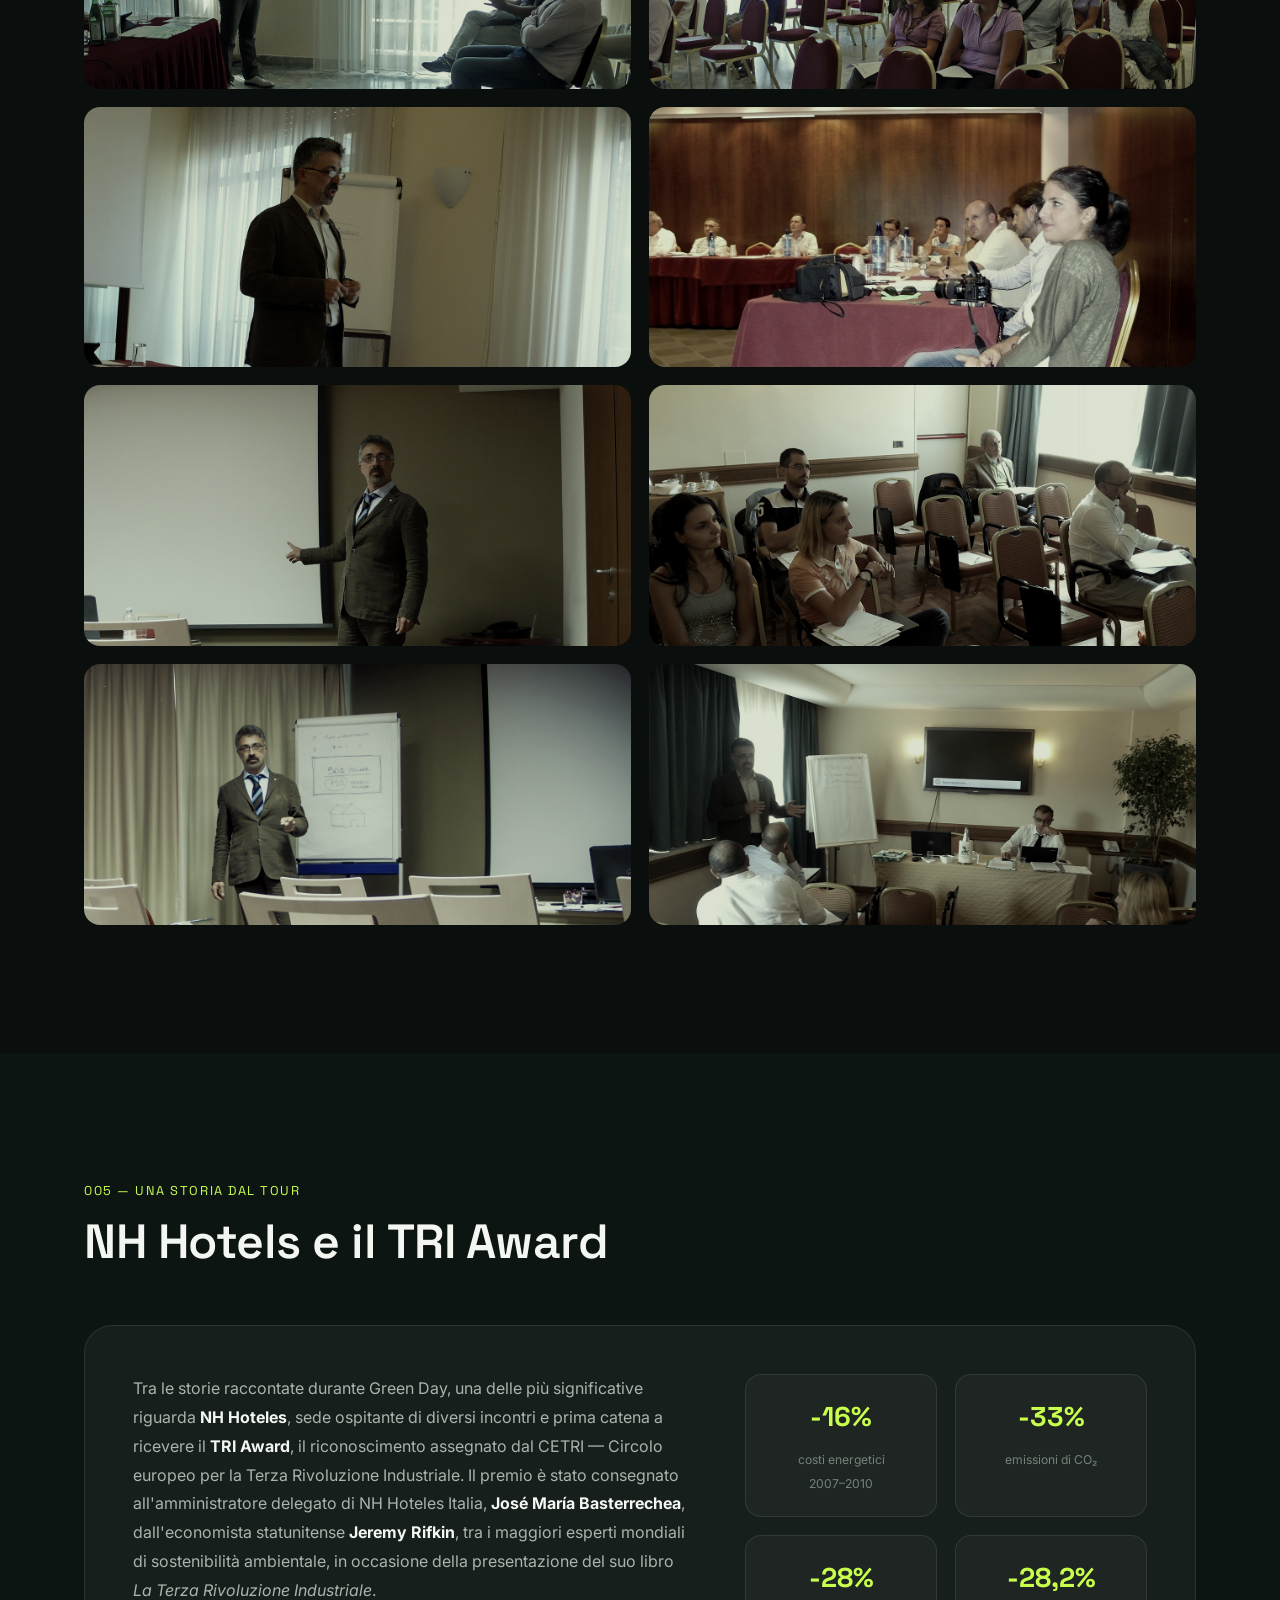
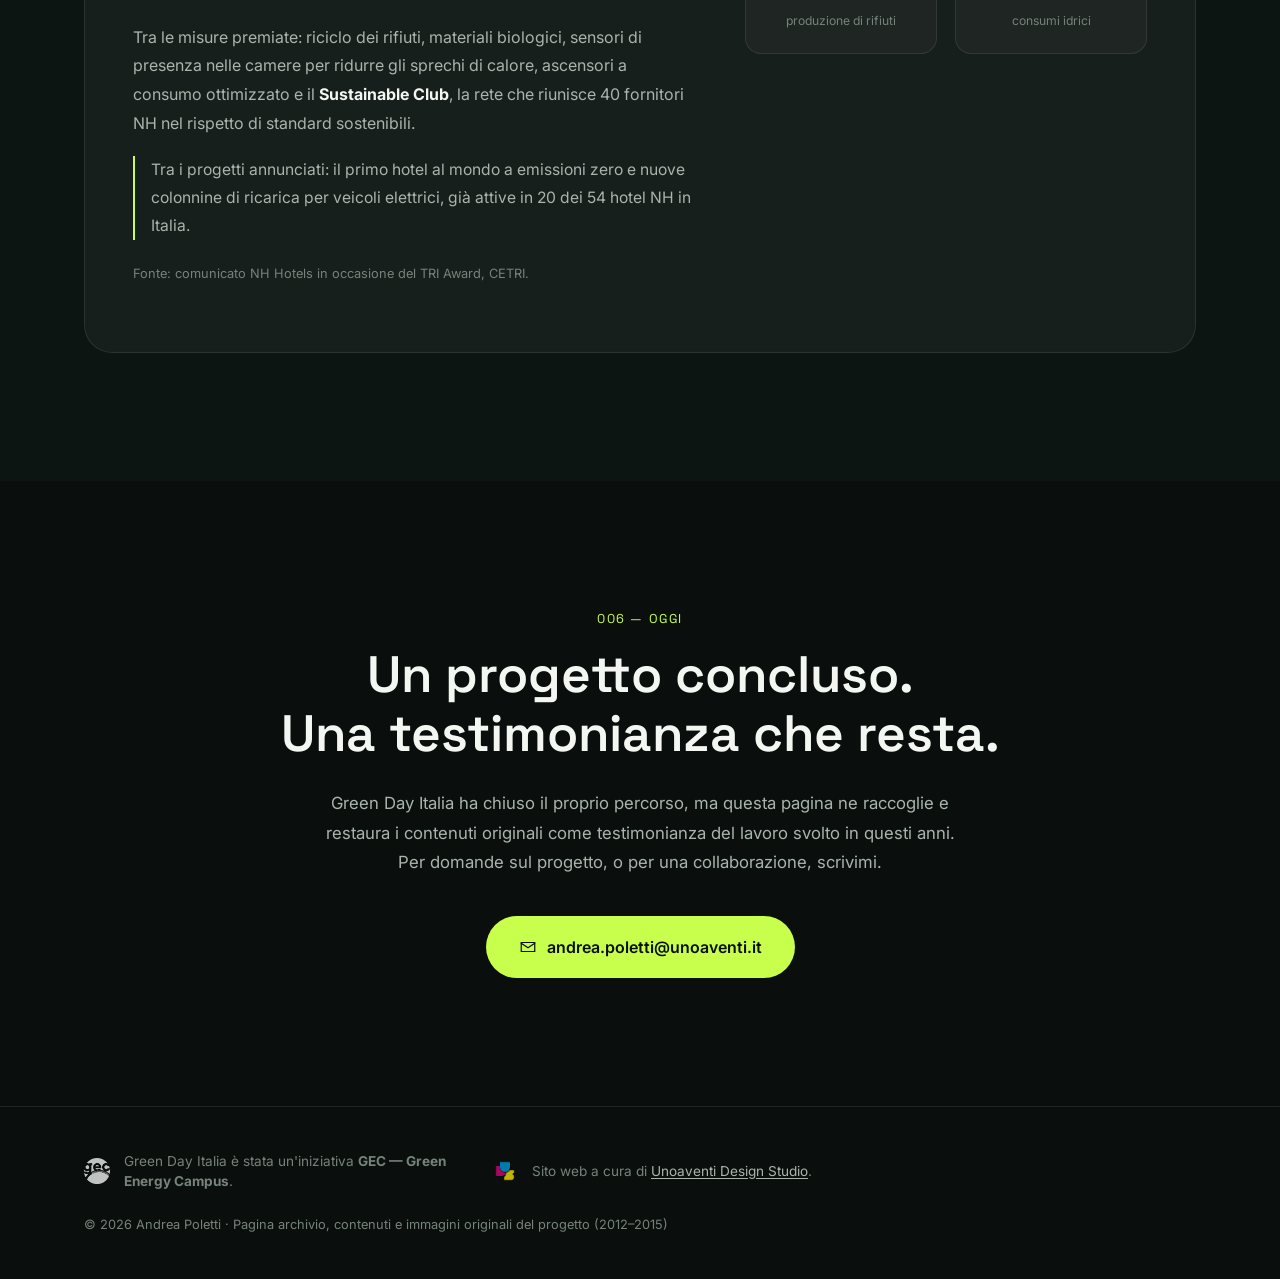
==== commit b3e0b7ec: "fix ultimo" ====
--- a/index.html
+++ b/index.html
@@ -83,7 +83,7 @@
 
       <div class="hero-cta reveal">
         <a href="#progetto" class="btn btn-primary">Scopri il racconto</a>
-        <a href="mailto:andrea.poletti@nuovadidattica.eu" class="btn btn-ghost">Scrivimi</a>
+        <a href="mailto:andrea.poletti@unoaventi.it" class="btn btn-ghost">Scrivimi</a>
       </div>
     </div>
 
@@ -332,9 +332,9 @@
           restaura i contenuti originali come testimonianza del lavoro svolto in questi anni.
           Per domande sul progetto, o per una collaborazione, scrivimi.
         </p>
-        <a href="mailto:andrea.poletti@nuovadidattica.eu" class="btn btn-primary btn-lg">
+        <a href="mailto:andrea.poletti@unoaventi.it" class="btn btn-primary btn-lg">
           <svg width="18" height="18" viewBox="0 0 24 24" fill="none"><path d="M3 6h18v12H3z" stroke="currentColor" stroke-width="1.6"/><path d="M3 7l9 6 9-6" stroke="currentColor" stroke-width="1.6" stroke-linecap="round" stroke-linejoin="round"/></svg>
-          andrea.poletti@nuovadidattica.eu
+          andrea.poletti@unoaventi.it
         </a>
       </div>
     </div>
@@ -344,9 +344,17 @@
 
 <footer class="site-footer">
   <div class="container footer-wrap">
-    <div class="footer-brand">
-      <img src="style/GEC-logo2015-BIANCO.png" alt="" />
-      <p>Green Day Italia è stata un'iniziativa <strong>GEC — Green Energy Campus</strong>.</p>
+    <div class="footer-brands">
+      <div class="footer-brand">
+        <img src="style/GEC-logo2015-BIANCO.png" alt="" />
+        <p>Green Day Italia è stata un'iniziativa <strong>GEC — Green Energy Campus</strong>.</p>
+      </div>
+      <div class="footer-brand">
+        <a href="https://unoaventi.it" target="_blank" rel="noopener noreferrer" aria-label="Unoaventi Design Studio — vai al sito">
+          <img src="style/uds-logo.png" alt="Unoaventi Design Studio" />
+        </a>
+        <p>Sito web a cura di <a href="https://unoaventi.it" target="_blank" rel="noopener noreferrer">Unoaventi Design Studio</a>.</p>
+      </div>
     </div>
     <p class="footer-credit">&copy; <span id="year">2026</span> Andrea Poletti · Pagina archivio, contenuti e immagini originali del progetto (2012–2015)</p>
   </div>
--- a/assets/css/style.css
+++ b/assets/css/style.css
@@ -687,9 +687,13 @@
   gap: 24px;
   flex-wrap: wrap;
 }
+.footer-brands{ display: flex; align-items: center; gap: 28px; flex-wrap: wrap; }
 .footer-brand{ display: flex; align-items: center; gap: 14px; }
-.footer-brand img{ height: 26px; opacity: .75; }
+.footer-brand img{ height: 26px; opacity: .75; transition: opacity .2s ease; }
+.footer-brand a:hover img, .footer-brand a:focus-visible img{ opacity: 1; }
 .footer-brand p{ margin: 0; color: var(--text-muted); font-size: .85rem; max-width: 340px; }
+.footer-brand p a{ color: var(--text-dim); text-decoration: underline; text-underline-offset: 2px; }
+.footer-brand p a:hover{ color: var(--lime); }
 .footer-credit{ margin: 0; color: var(--text-muted); font-size: .8rem; }
 
 /* ---------- lightbox ---------- */
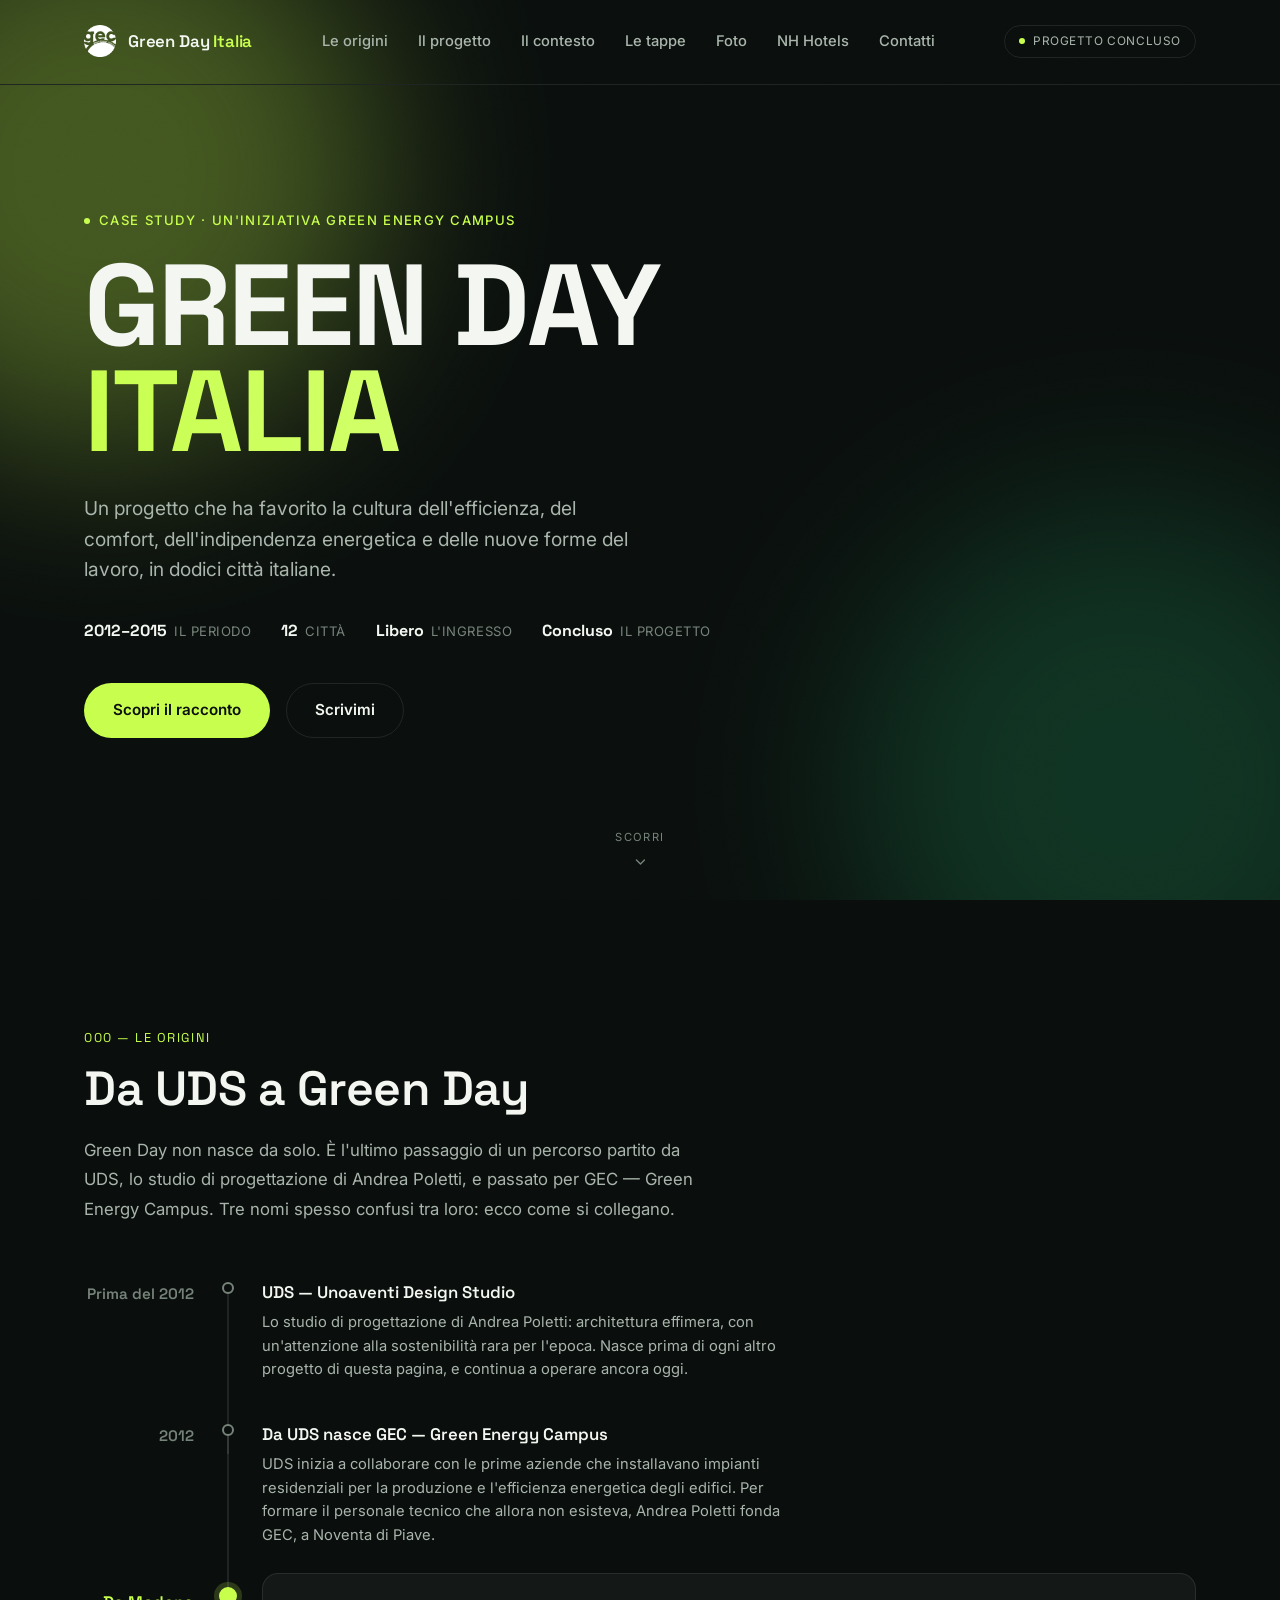
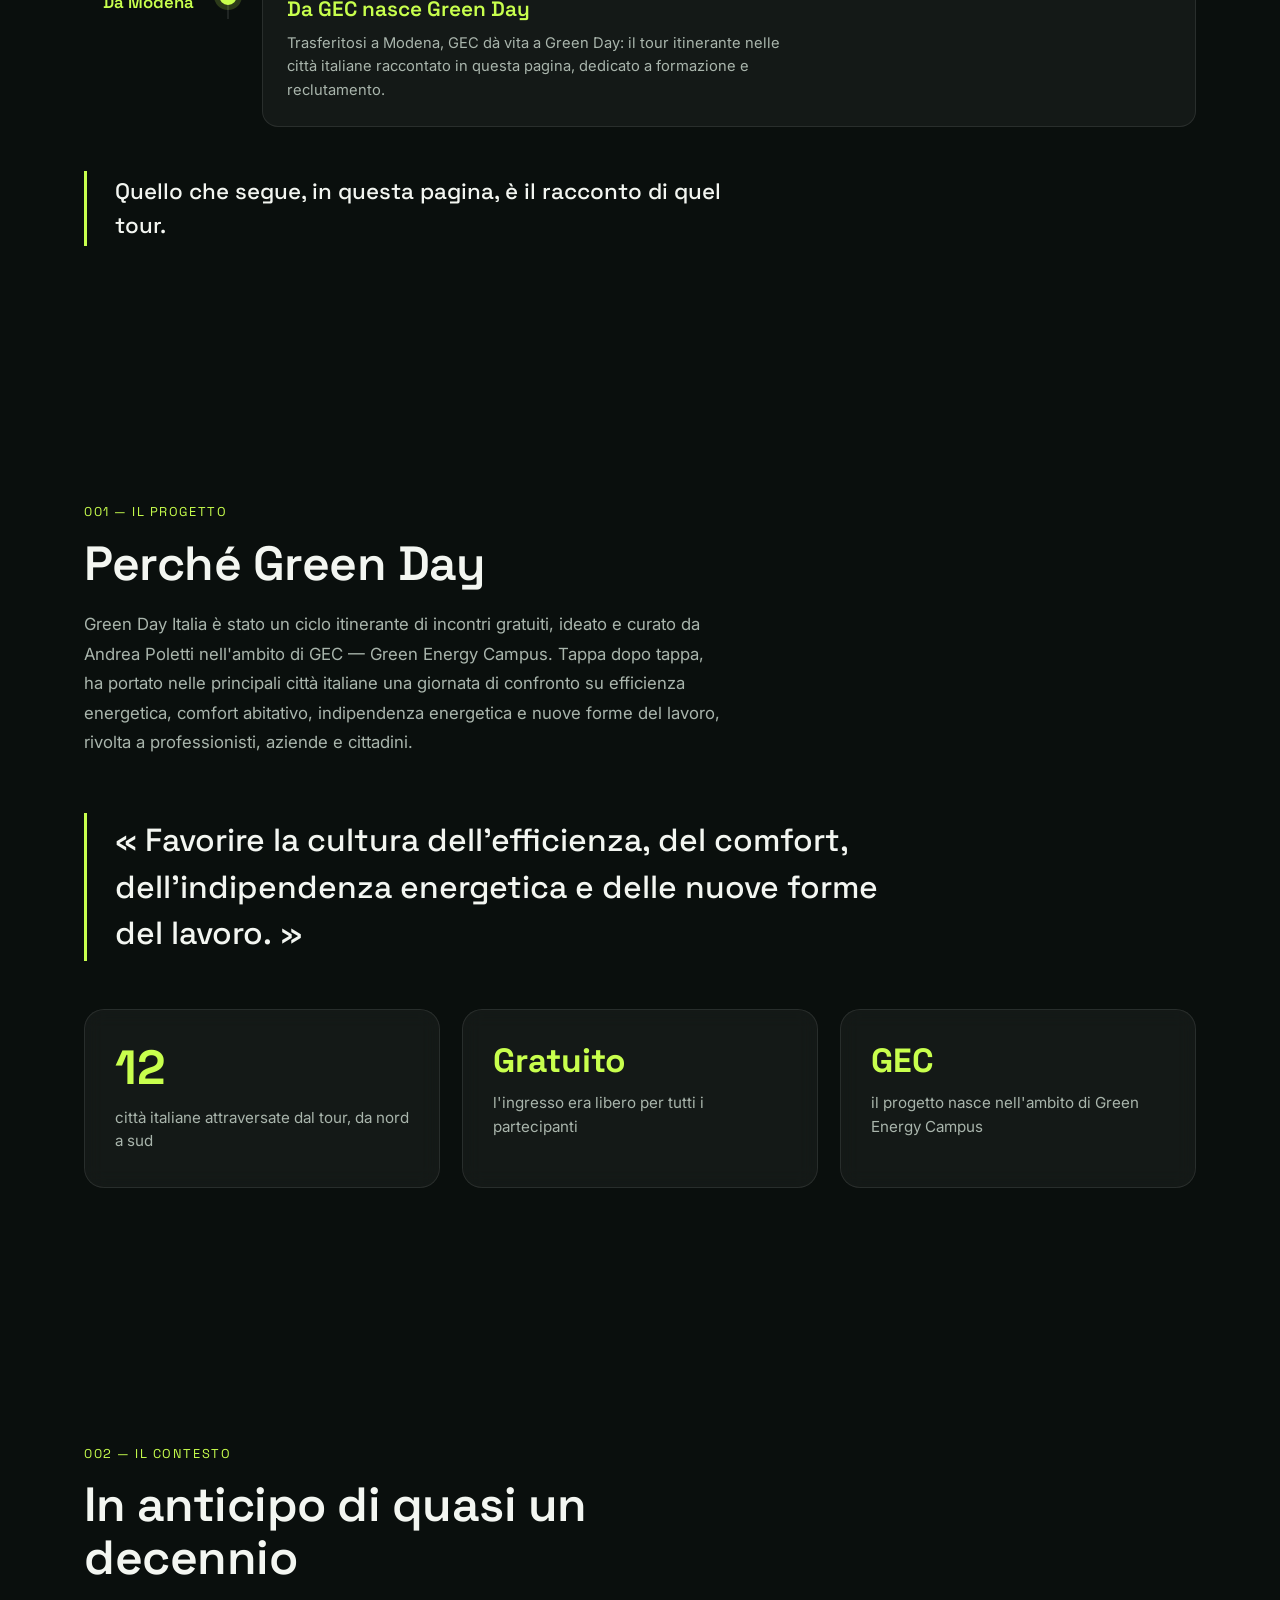
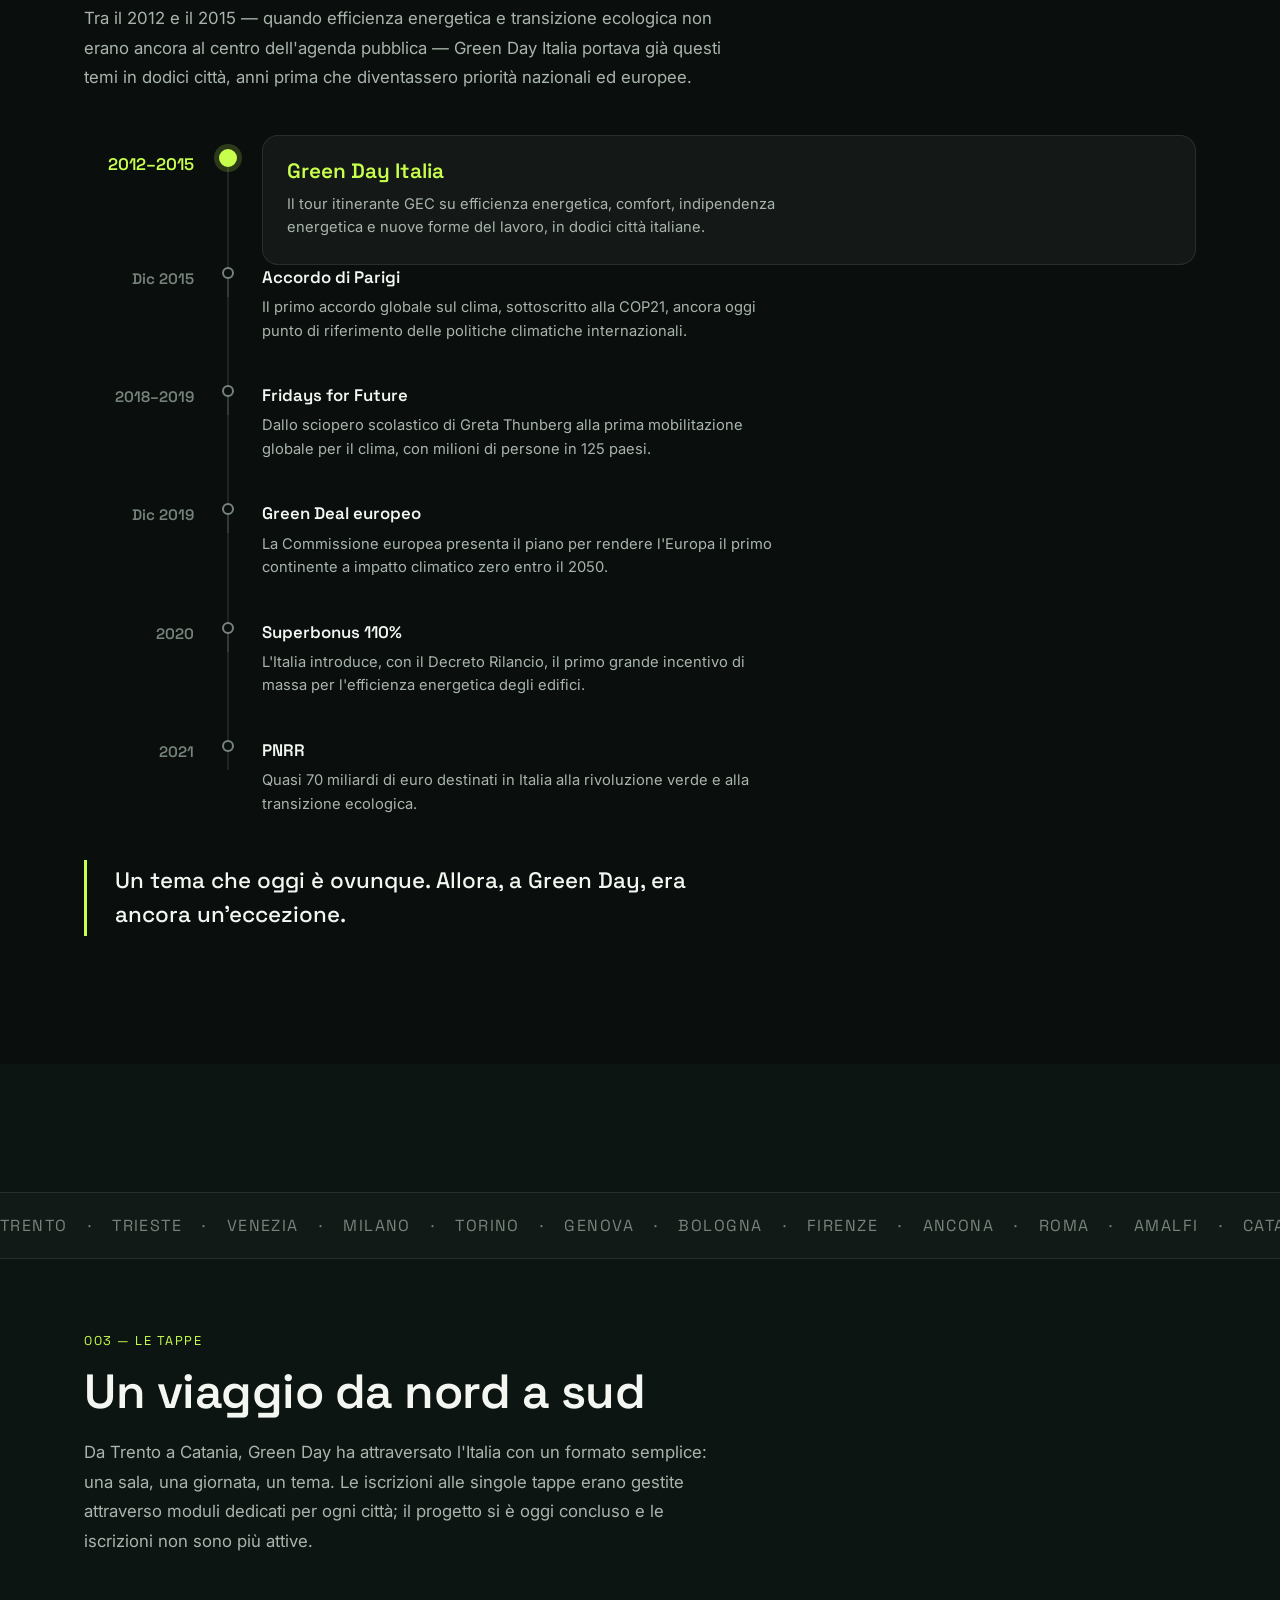
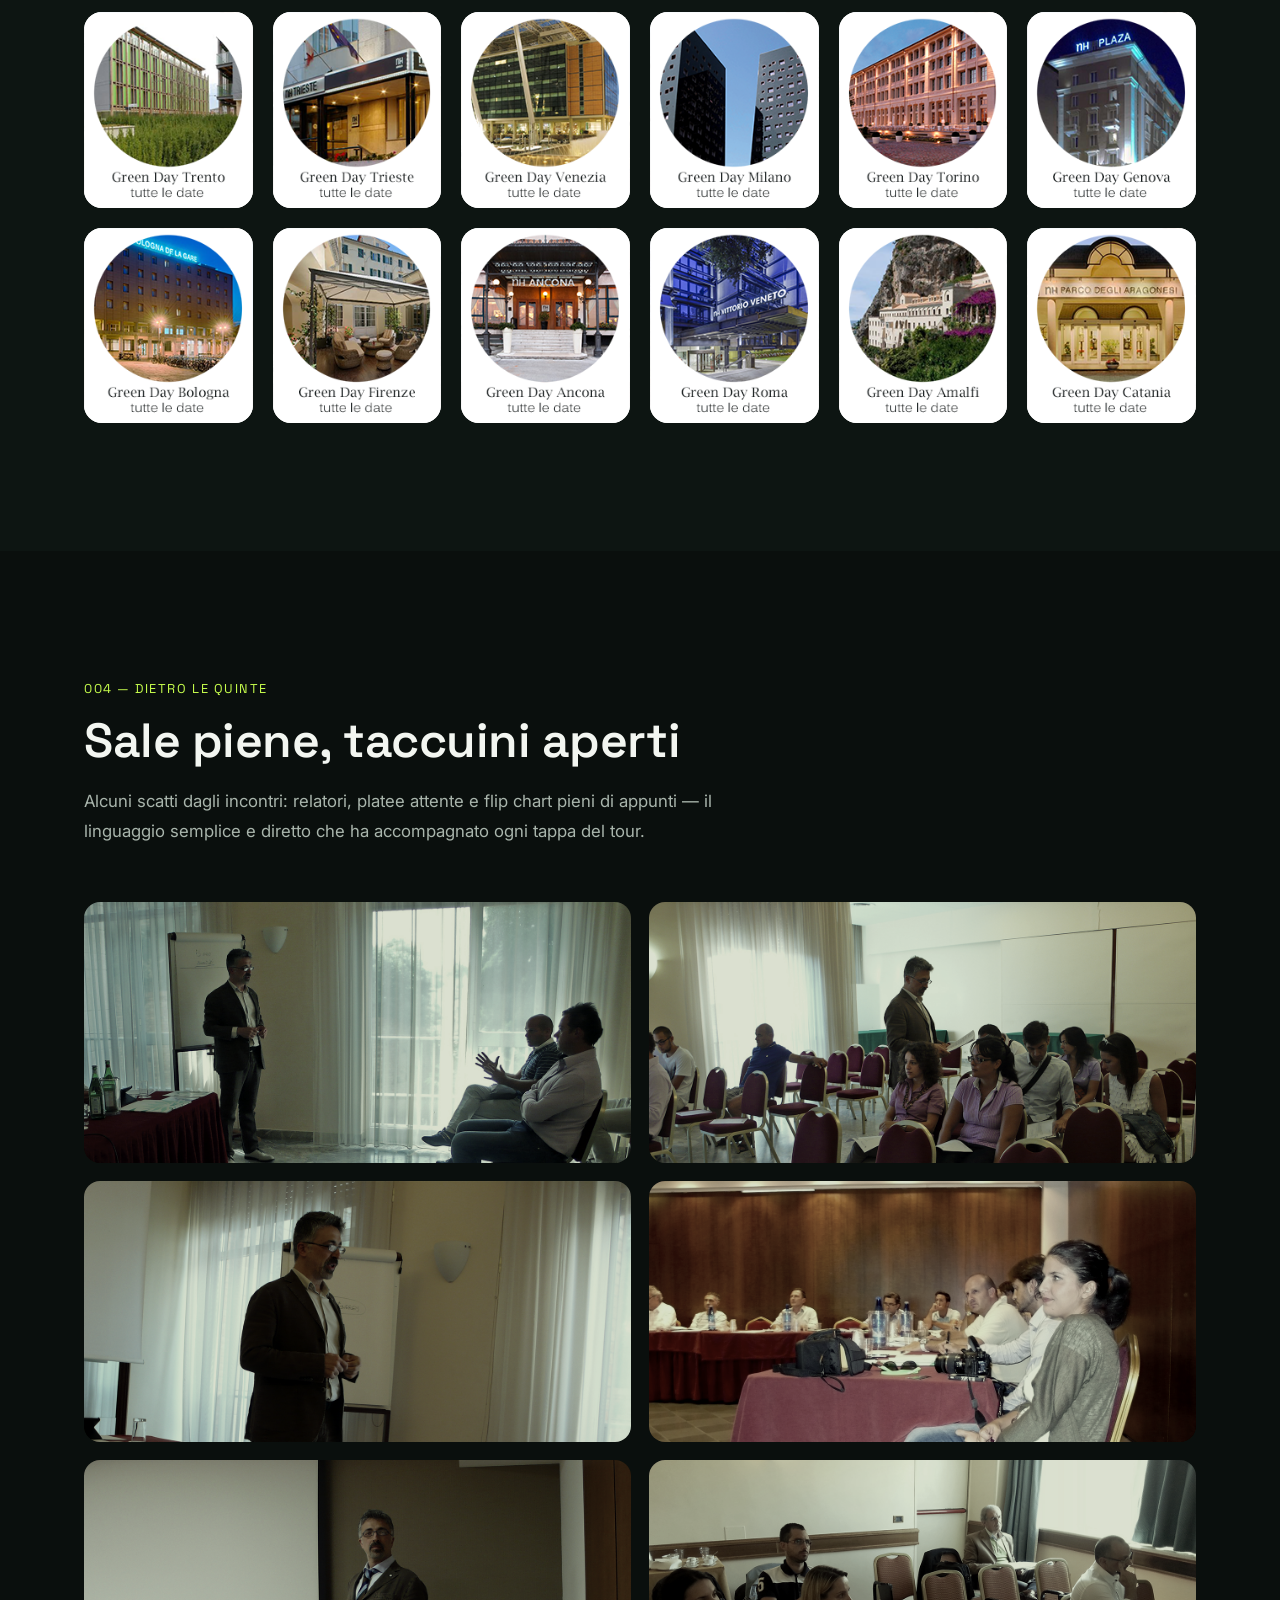
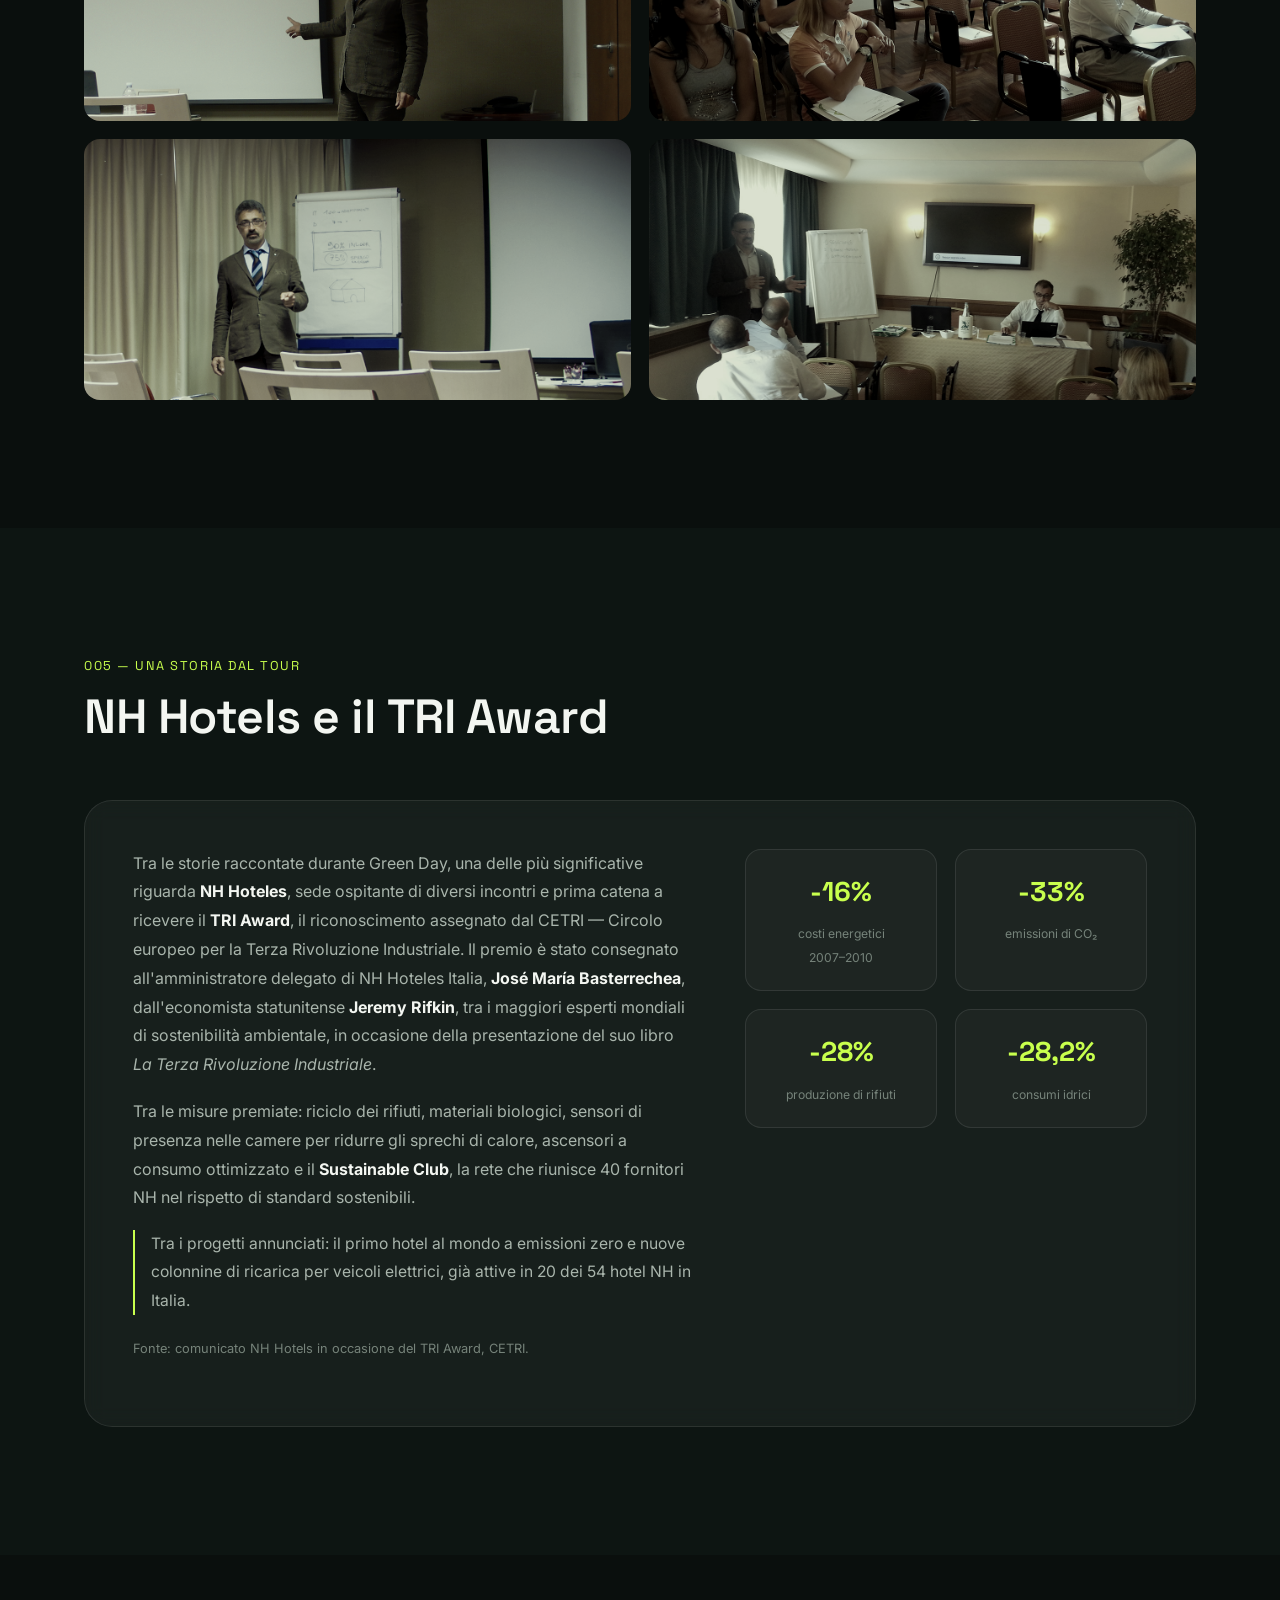
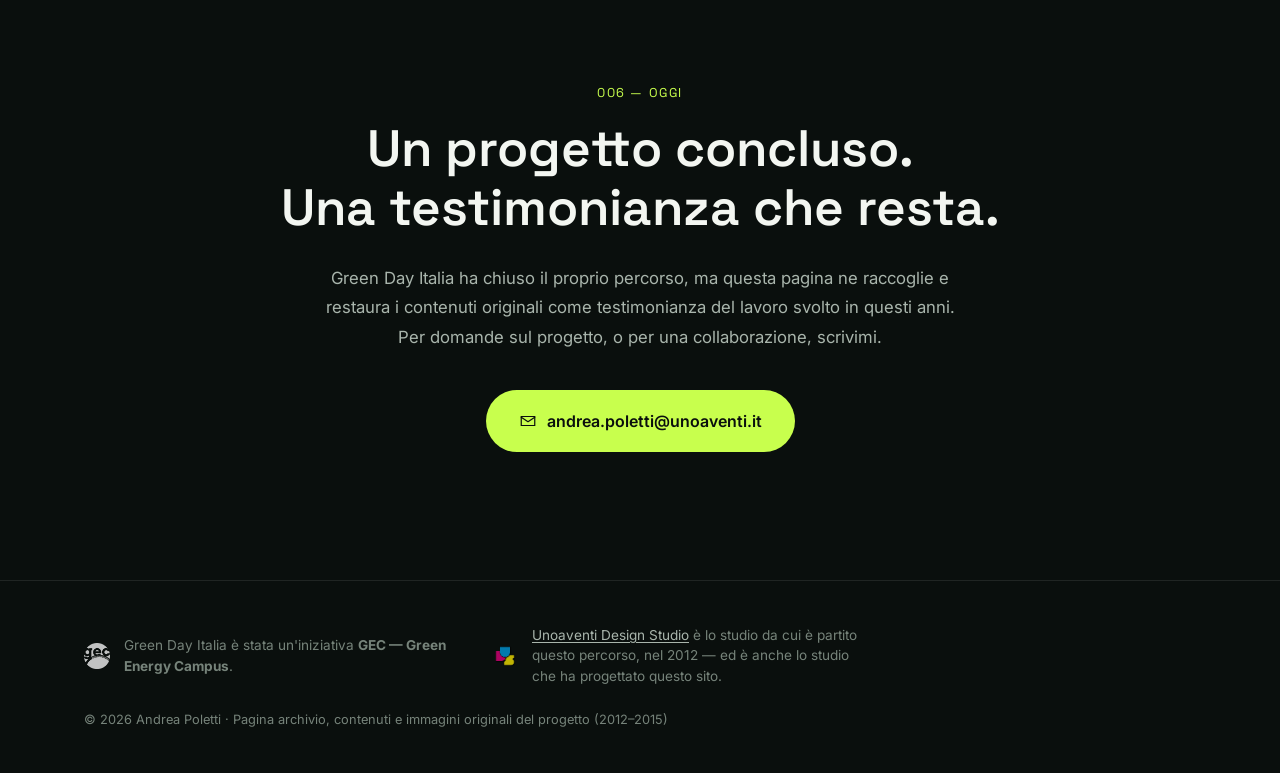
==== commit ccc9f736: "upgrade" ====
--- a/index.html
+++ b/index.html
@@ -24,6 +24,7 @@
     </a>
 
     <nav class="nav-links" aria-label="Navigazione principale">
+      <a href="#origini">Le origini</a>
       <a href="#progetto">Il progetto</a>
       <a href="#contesto">Il contesto</a>
       <a href="#tappe">Le tappe</a>
@@ -41,6 +42,7 @@
   </div>
 
   <div class="mobile-menu" id="mobileMenu">
+    <a href="#origini">Le origini</a>
     <a href="#progetto">Il progetto</a>
     <a href="#contesto">Il contesto</a>
     <a href="#tappe">Le tappe</a>
@@ -87,10 +89,56 @@
       </div>
     </div>
 
-    <a href="#progetto" class="scroll-cue" aria-label="Scorri per continuare">
+    <a href="#origini" class="scroll-cue" aria-label="Scorri per continuare">
       <span>Scorri</span>
       <svg width="16" height="16" viewBox="0 0 24 24" fill="none"><path d="M6 9l6 6 6-6" stroke="currentColor" stroke-width="2" stroke-linecap="round" stroke-linejoin="round"/></svg>
     </a>
+  </section>
+
+  <!-- 000 LE ORIGINI -->
+  <section class="section" id="origini">
+    <div class="container">
+      <div class="section-head reveal">
+        <p class="section-label">000 — Le origini</p>
+        <h2>Da UDS a Green Day</h2>
+        <p class="lead">
+          Green Day non nasce da solo. È l'ultimo passaggio di un percorso partito da UDS,
+          lo studio di progettazione di Andrea Poletti, e passato per GEC — Green Energy Campus.
+          Tre nomi spesso confusi tra loro: ecco come si collegano.
+        </p>
+      </div>
+
+      <div class="timeline reveal">
+        <div class="timeline-item">
+          <div class="timeline-year">Prima del 2012</div>
+          <div class="timeline-track"><span class="timeline-dot"></span></div>
+          <div class="timeline-content">
+            <h3>UDS — Unoaventi Design Studio</h3>
+            <p>Lo studio di progettazione di Andrea Poletti: architettura effimera, con un'attenzione alla sostenibilità rara per l'epoca. Nasce prima di ogni altro progetto di questa pagina, e continua a operare ancora oggi.</p>
+          </div>
+        </div>
+
+        <div class="timeline-item">
+          <div class="timeline-year">2012</div>
+          <div class="timeline-track"><span class="timeline-dot"></span></div>
+          <div class="timeline-content">
+            <h3>Da UDS nasce GEC — Green Energy Campus</h3>
+            <p>UDS inizia a collaborare con le prime aziende che installavano impianti residenziali per la produzione e l'efficienza energetica degli edifici. Per formare il personale tecnico che allora non esisteva, Andrea Poletti fonda GEC, a Noventa di Piave.</p>
+          </div>
+        </div>
+
+        <div class="timeline-item highlight">
+          <div class="timeline-year">Da Modena</div>
+          <div class="timeline-track"><span class="timeline-dot"></span></div>
+          <div class="timeline-content">
+            <h3>Da GEC nasce Green Day</h3>
+            <p>Trasferitosi a Modena, GEC dà vita a Green Day: il tour itinerante nelle città italiane raccontato in questa pagina, dedicato a formazione e reclutamento.</p>
+          </div>
+        </div>
+      </div>
+
+      <p class="timeline-note reveal">Quello che segue, in questa pagina, è il racconto di quel tour.</p>
+    </div>
   </section>
 
   <!-- 001 IL PROGETTO -->
@@ -353,7 +401,7 @@
         <a href="https://unoaventi.it" target="_blank" rel="noopener noreferrer" aria-label="Unoaventi Design Studio — vai al sito">
           <img src="style/uds-logo.png" alt="Unoaventi Design Studio" />
         </a>
-        <p>Sito web a cura di <a href="https://unoaventi.it" target="_blank" rel="noopener noreferrer">Unoaventi Design Studio</a>.</p>
+        <p><a href="https://unoaventi.it" target="_blank" rel="noopener noreferrer">Unoaventi Design Studio</a> è lo studio da cui è partito questo percorso, nel 2012 — ed è anche lo studio che ha progettato questo sito.</p>
       </div>
     </div>
     <p class="footer-credit">&copy; <span id="year">2026</span> Andrea Poletti · Pagina archivio, contenuti e immagini originali del progetto (2012–2015)</p>
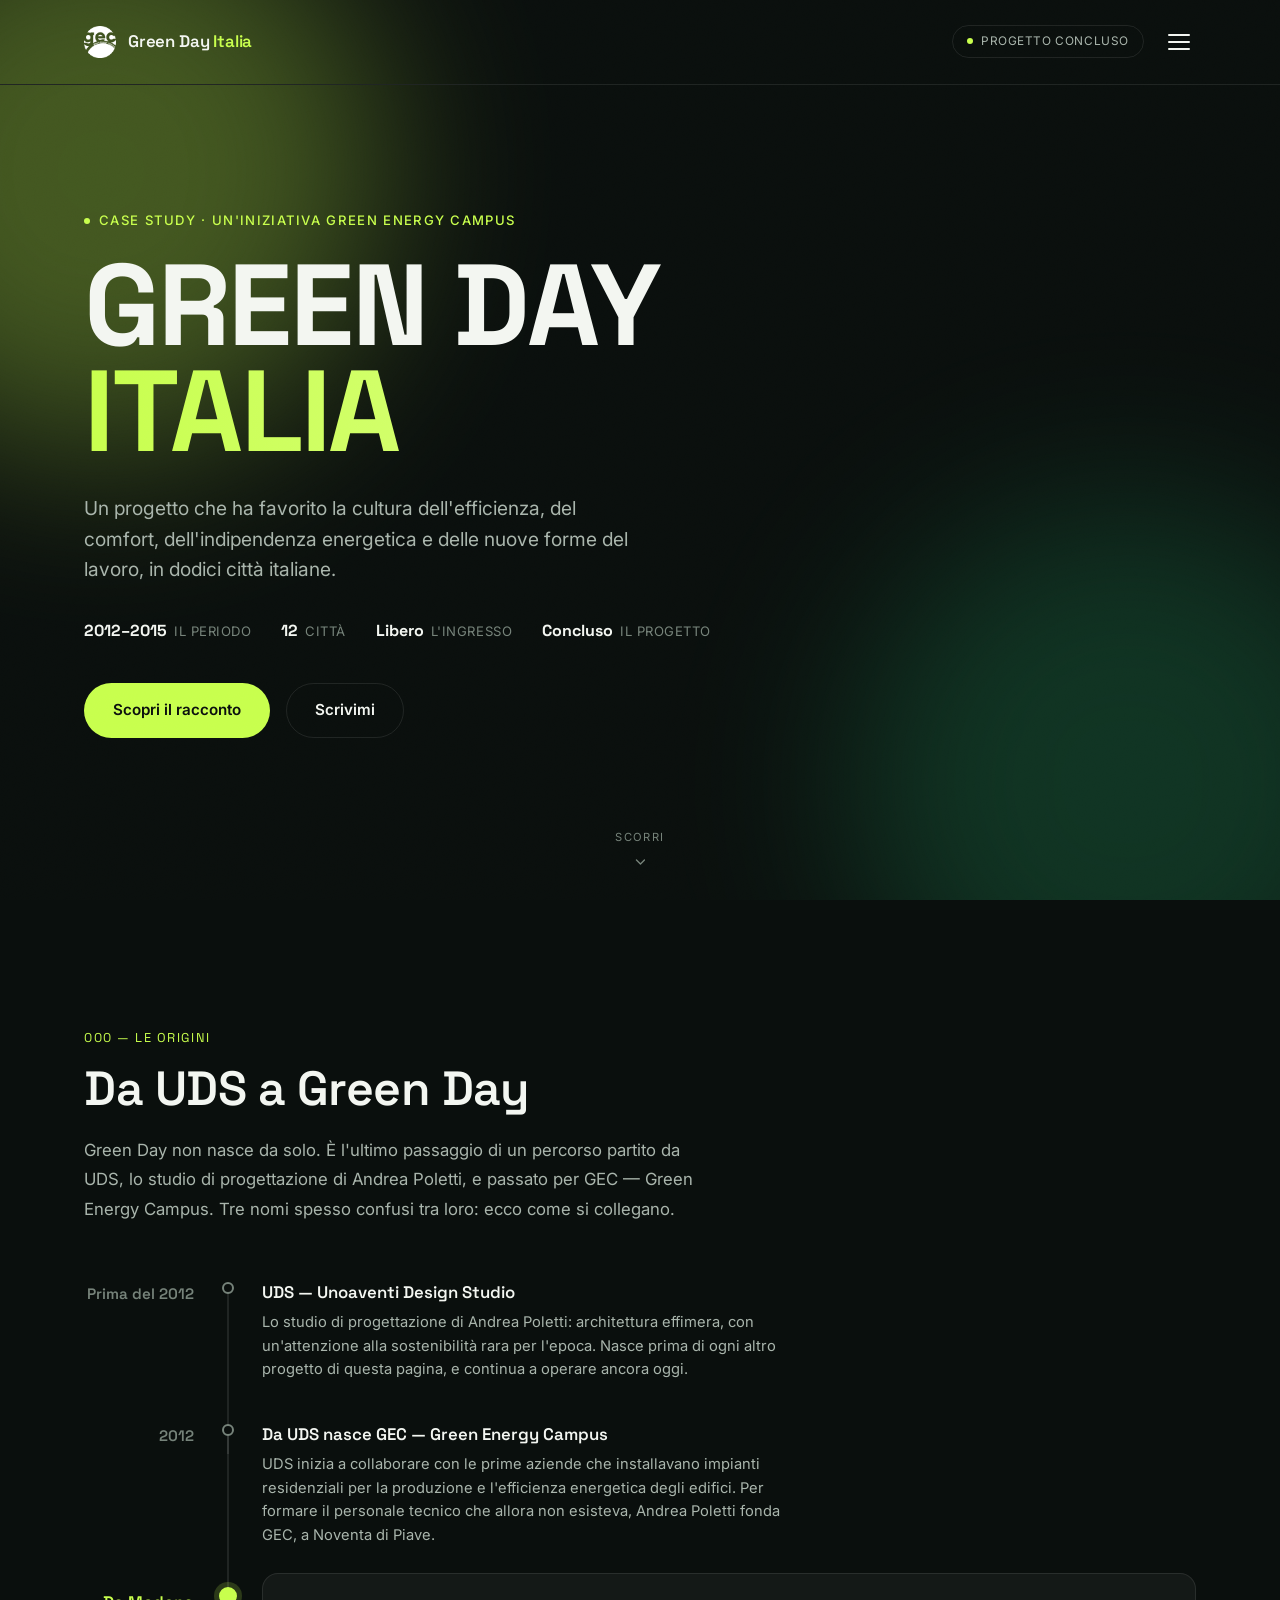
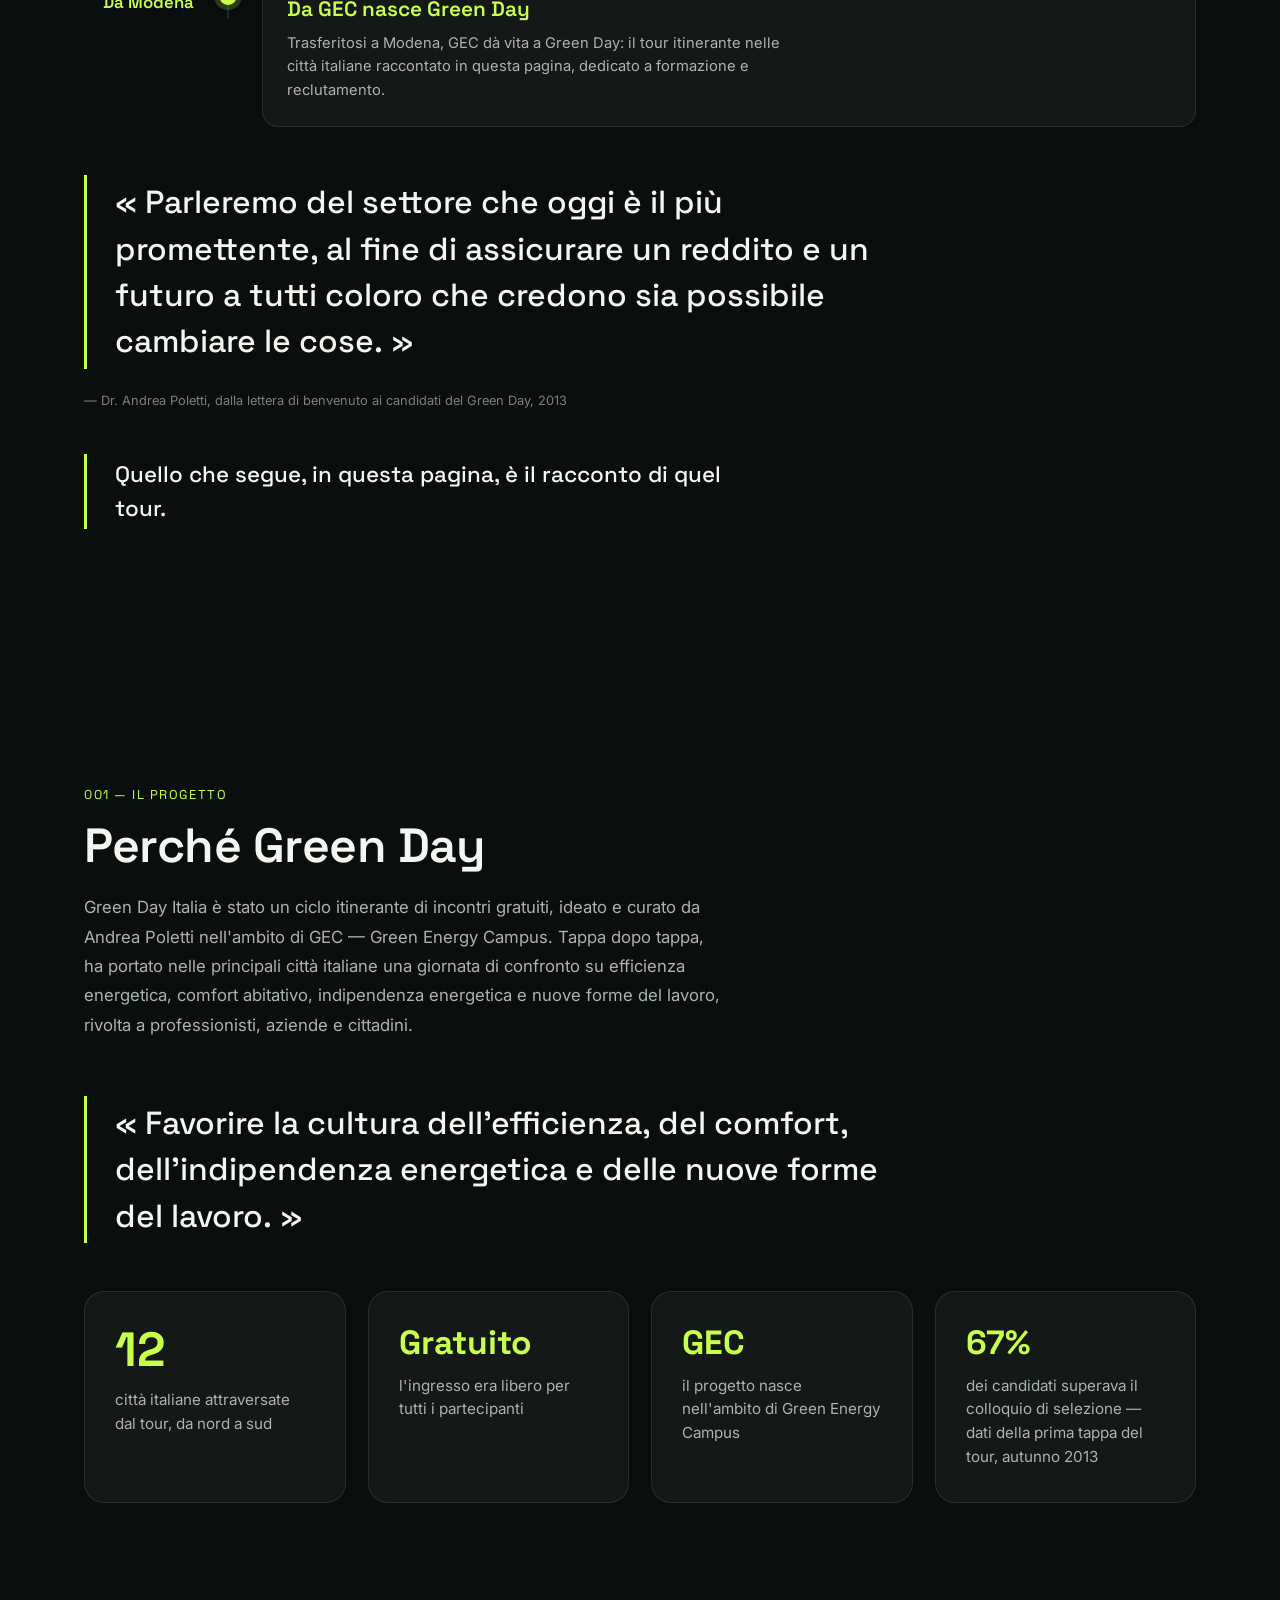
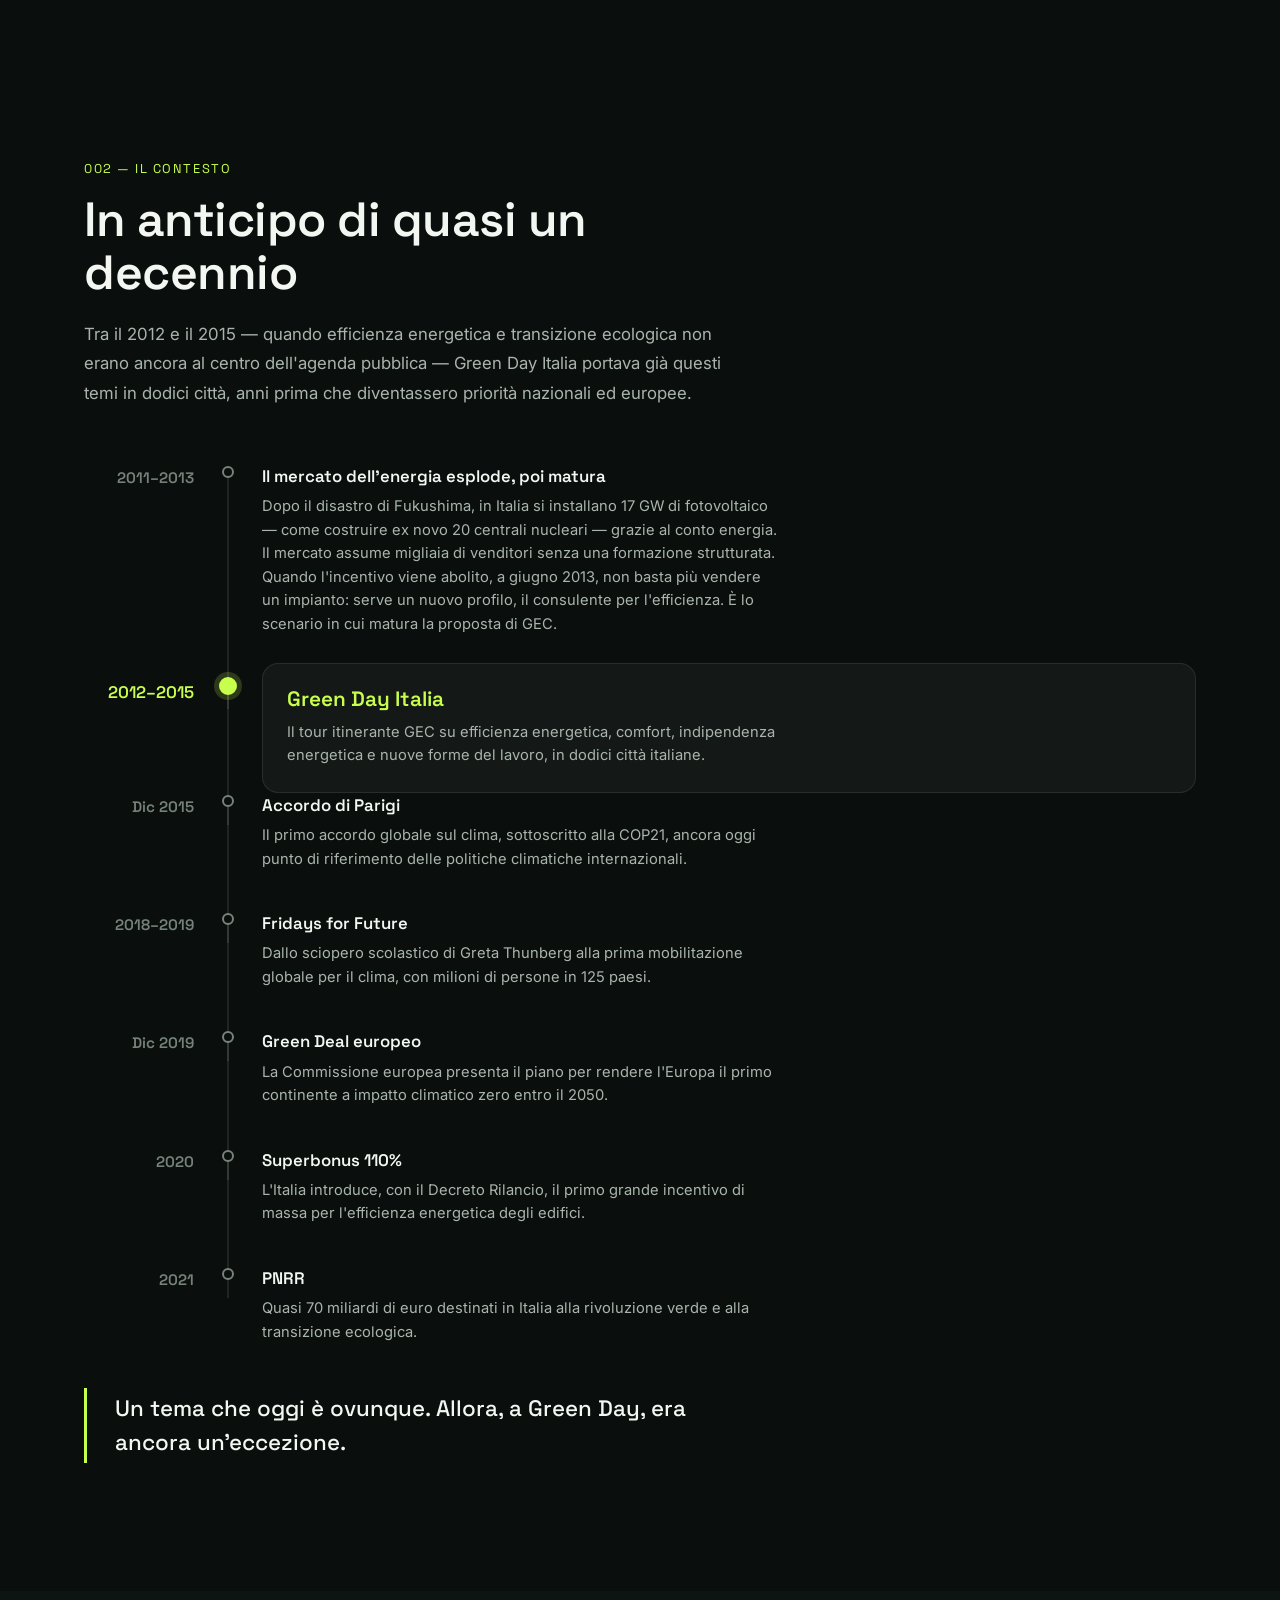
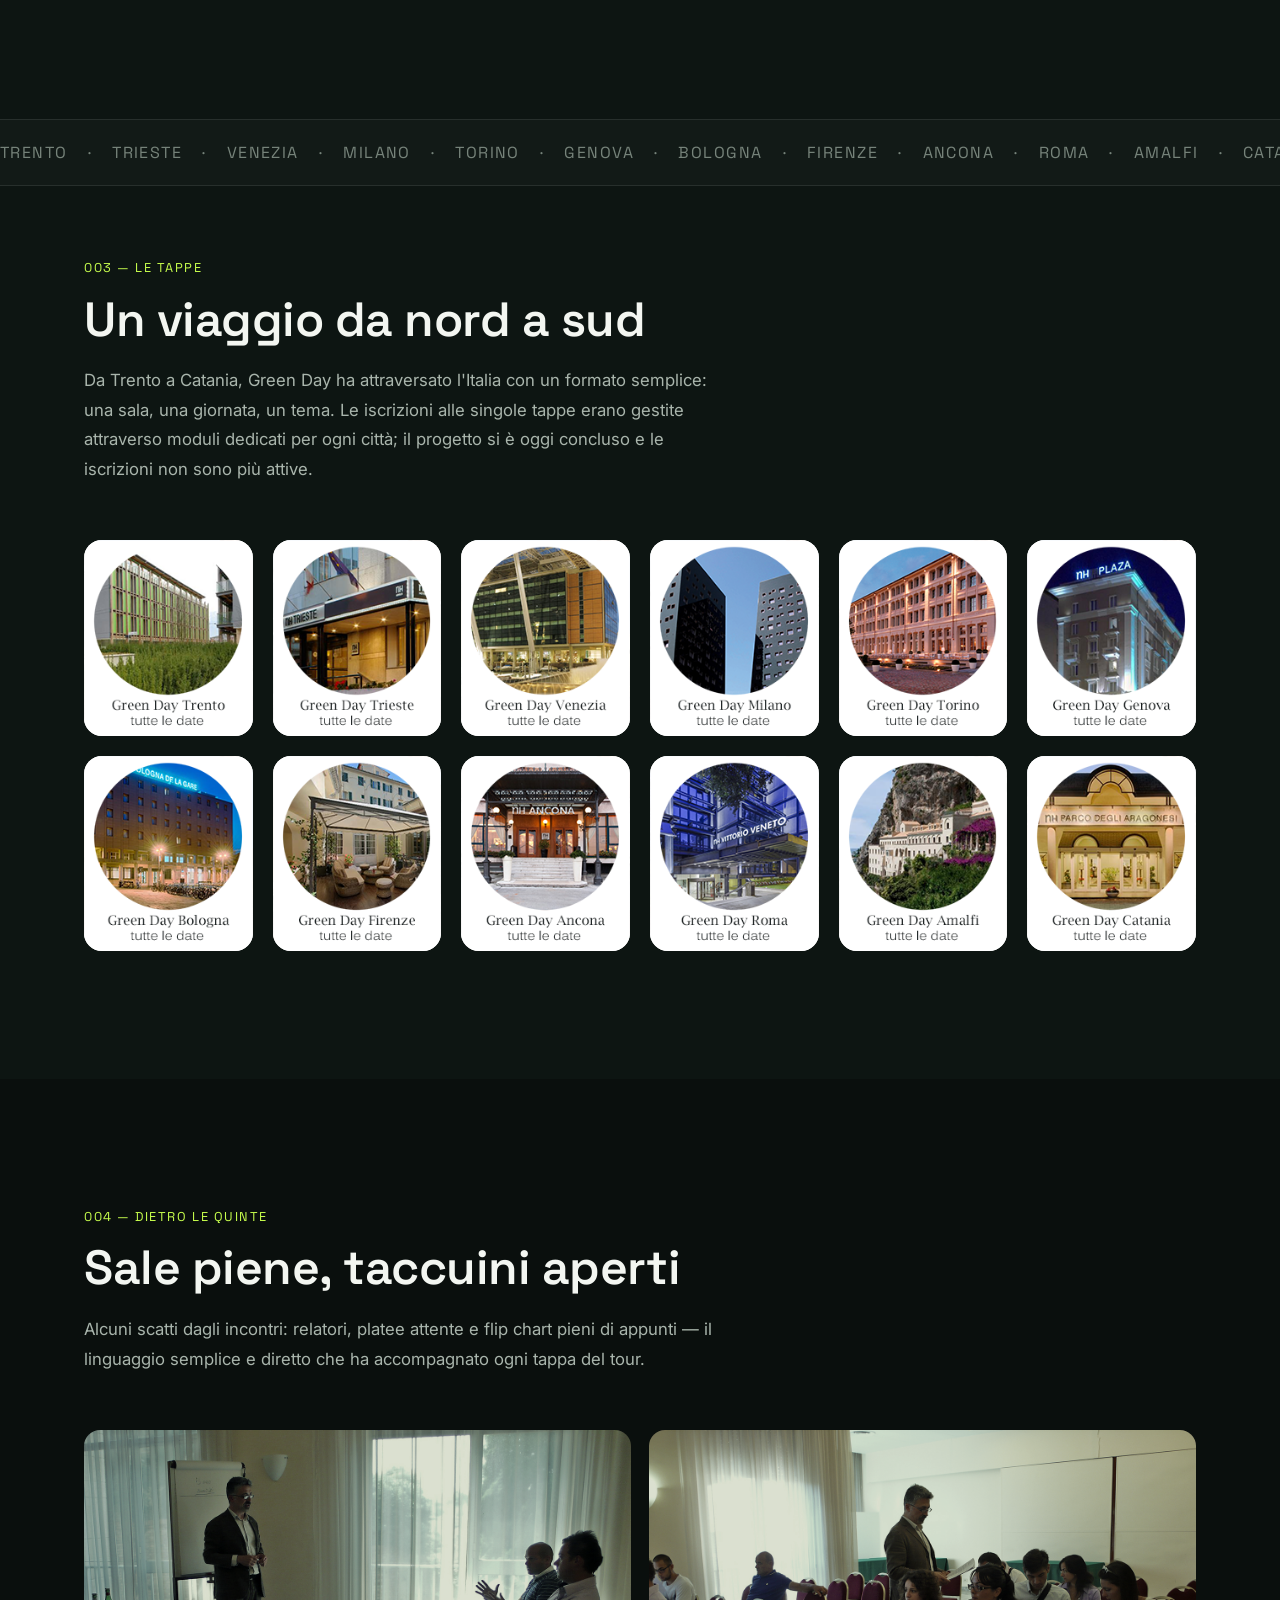
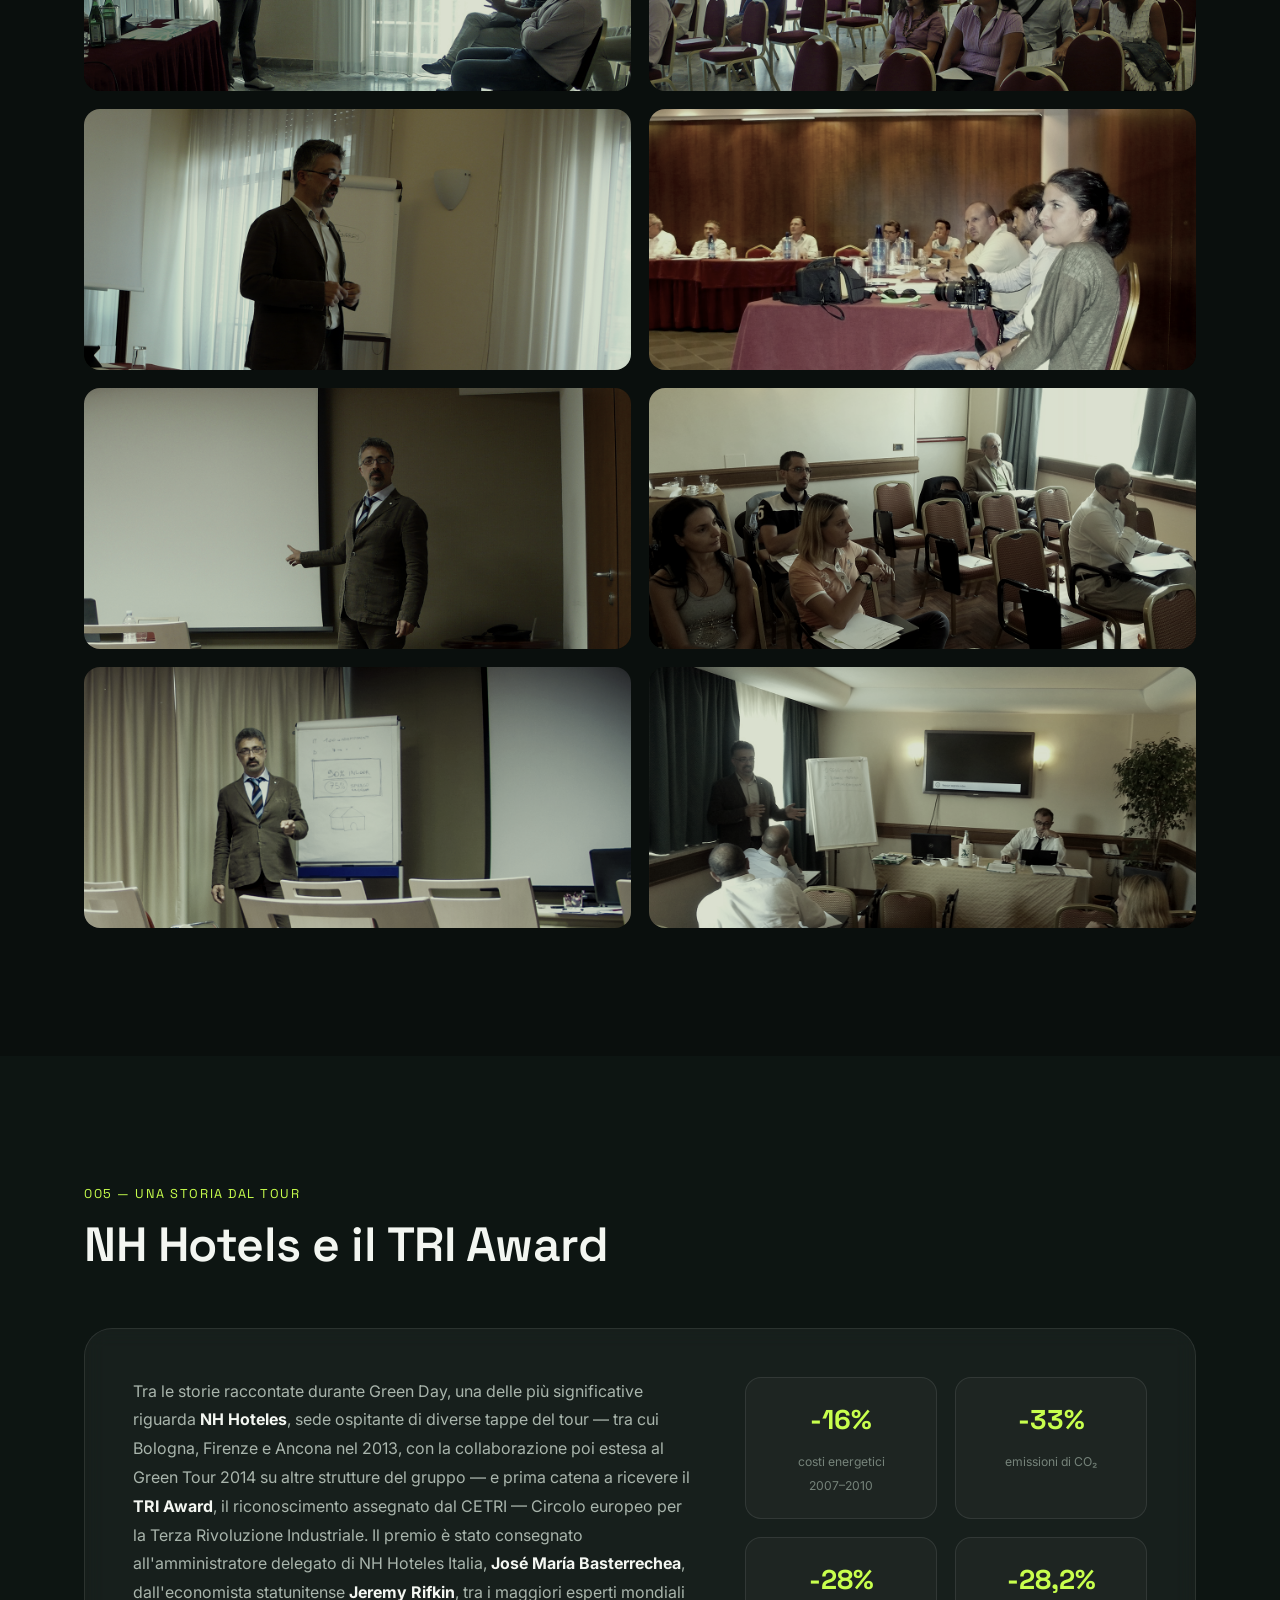
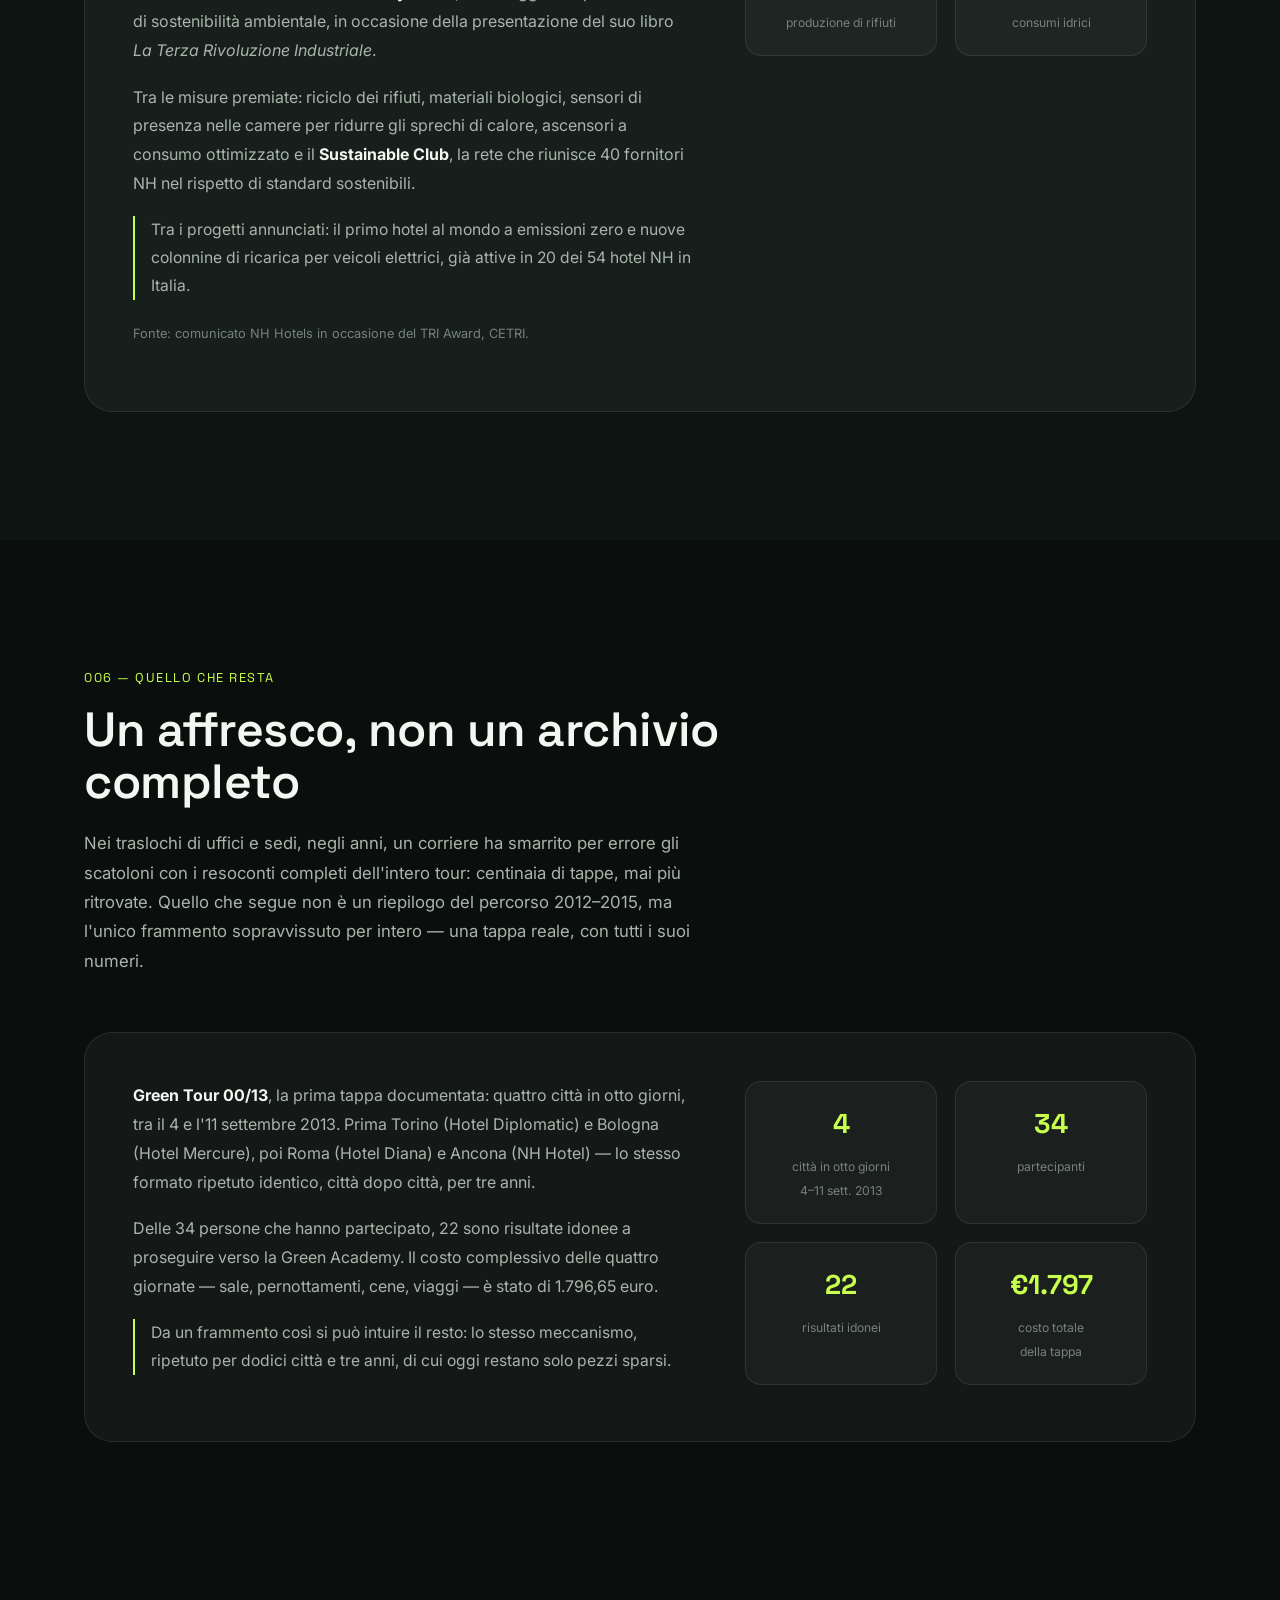
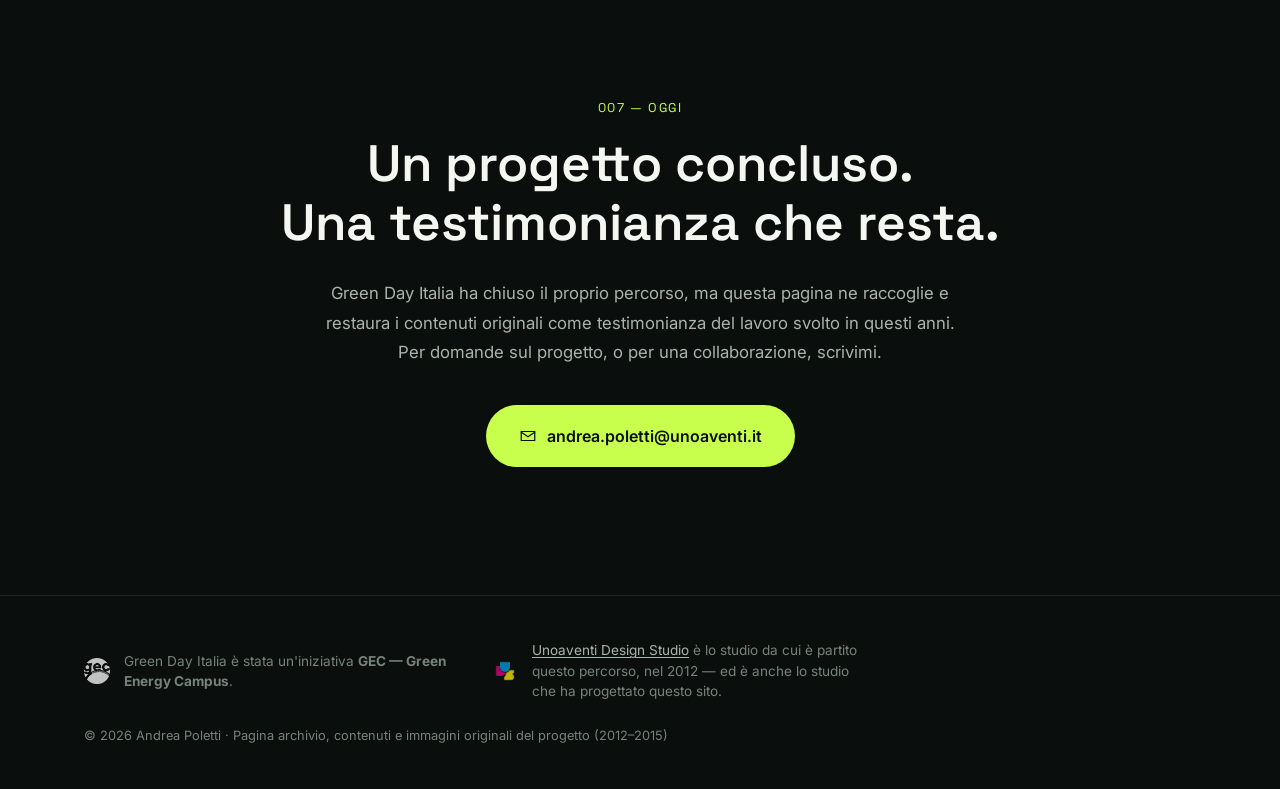
==== commit cd5388ed: "up" ====
--- a/index.html
+++ b/index.html
@@ -30,6 +30,7 @@
       <a href="#tappe">Le tappe</a>
       <a href="#foto">Foto</a>
       <a href="#nh-hotels">NH Hotels</a>
+      <a href="#frammenti">Frammenti</a>
       <a href="#contatti">Contatti</a>
     </nav>
 
@@ -48,6 +49,7 @@
     <a href="#tappe">Le tappe</a>
     <a href="#foto">Foto</a>
     <a href="#nh-hotels">NH Hotels</a>
+    <a href="#frammenti">Frammenti</a>
     <a href="#contatti">Contatti</a>
   </div>
 </header>
@@ -137,6 +139,12 @@
         </div>
       </div>
 
+      <blockquote class="mission-quote reveal">
+        «&nbsp;Parleremo del settore che oggi è il più promettente, al fine di assicurare un reddito
+        e un futuro a tutti coloro che credono sia possibile cambiare le cose.&nbsp;»
+      </blockquote>
+      <p class="citation reveal">— Dr. Andrea Poletti, dalla lettera di benvenuto ai candidati del Green Day, 2013</p>
+
       <p class="timeline-note reveal">Quello che segue, in questa pagina, è il racconto di quel tour.</p>
     </div>
   </section>
@@ -174,6 +182,10 @@
           <span class="stat-number stat-text">GEC</span>
           <p class="stat-label">il progetto nasce nell'ambito di Green Energy Campus</p>
         </div>
+        <div class="stat-card">
+          <span class="stat-number stat-text">67%</span>
+          <p class="stat-label">dei candidati superava il colloquio di selezione — dati della prima tappa del tour, autunno 2013</p>
+        </div>
       </div>
     </div>
   </section>
@@ -192,6 +204,15 @@
       </div>
 
       <div class="timeline reveal">
+        <div class="timeline-item">
+          <div class="timeline-year">2011–2013</div>
+          <div class="timeline-track"><span class="timeline-dot"></span></div>
+          <div class="timeline-content">
+            <h3>Il mercato dell'energia esplode, poi matura</h3>
+            <p>Dopo il disastro di Fukushima, in Italia si installano 17 GW di fotovoltaico — come costruire ex novo 20 centrali nucleari — grazie al conto energia. Il mercato assume migliaia di venditori senza una formazione strutturata. Quando l'incentivo viene abolito, a giugno 2013, non basta più vendere un impianto: serve un nuovo profilo, il consulente per l'efficienza. È lo scenario in cui matura la proposta di GEC.</p>
+          </div>
+        </div>
+
         <div class="timeline-item highlight">
           <div class="timeline-year">2012–2015</div>
           <div class="timeline-track"><span class="timeline-dot"></span></div>
@@ -326,7 +347,9 @@
         <div class="case-text">
           <p>
             Tra le storie raccontate durante Green Day, una delle più significative riguarda
-            <strong>NH Hoteles</strong>, sede ospitante di diversi incontri e prima catena a ricevere
+            <strong>NH Hoteles</strong>, sede ospitante di diverse tappe del tour — tra cui Bologna,
+            Firenze e Ancona nel 2013, con la collaborazione poi estesa al Green Tour 2014 su altre
+            strutture del gruppo — e prima catena a ricevere
             il <strong>TRI Award</strong>, il riconoscimento assegnato dal CETRI — Circolo europeo per
             la Terza Rivoluzione Industriale. Il premio è stato consegnato all'amministratore
             delegato di NH Hoteles Italia, <strong>José María Basterrechea</strong>, dall'economista
@@ -369,11 +392,66 @@
     </div>
   </section>
 
-  <!-- 006 CONTATTI -->
+  <!-- 006 QUELLO CHE RESTA -->
+  <section class="section" id="frammenti">
+    <div class="container">
+      <div class="section-head reveal">
+        <p class="section-label">006 — Quello che resta</p>
+        <h2>Un affresco, non un archivio completo</h2>
+        <p class="lead">
+          Nei traslochi di uffici e sedi, negli anni, un corriere ha smarrito per errore gli
+          scatoloni con i resoconti completi dell'intero tour: centinaia di tappe, mai più
+          ritrovate. Quello che segue non è un riepilogo del percorso 2012–2015, ma l'unico
+          frammento sopravvissuto per intero — una tappa reale, con tutti i suoi numeri.
+        </p>
+      </div>
+
+      <div class="case-card reveal">
+        <div class="case-text">
+          <p>
+            <strong>Green Tour 00/13</strong>, la prima tappa documentata: quattro città in
+            otto giorni, tra il 4 e l'11 settembre 2013. Prima Torino (Hotel Diplomatic) e
+            Bologna (Hotel Mercure), poi Roma (Hotel Diana) e Ancona (NH Hotel) — lo stesso
+            formato ripetuto identico, città dopo città, per tre anni.
+          </p>
+          <p>
+            Delle 34 persone che hanno partecipato, 22 sono risultate idonee a proseguire
+            verso la Green Academy. Il costo complessivo delle quattro giornate — sale,
+            pernottamenti, cene, viaggi — è stato di 1.796,65 euro.
+          </p>
+          <p class="case-note">
+            Da un frammento così si può intuire il resto: lo stesso meccanismo, ripetuto per
+            dodici città e tre anni, di cui oggi restano solo pezzi sparsi.
+          </p>
+        </div>
+
+        <div class="mini-stats">
+          <div class="mini-stat">
+            <span class="mini-value">4</span>
+            <span class="mini-label">città in otto giorni<br />4–11 sett. 2013</span>
+          </div>
+          <div class="mini-stat">
+            <span class="mini-value">34</span>
+            <span class="mini-label">partecipanti</span>
+          </div>
+          <div class="mini-stat">
+            <span class="mini-value">22</span>
+            <span class="mini-label">risultati idonei</span>
+          </div>
+          <div class="mini-stat">
+            <span class="mini-value">€1.797</span>
+            <span class="mini-label">costo totale<br />della tappa</span>
+          </div>
+        </div>
+      </div>
+    </div>
+  </section>
+
+  <!-- 007 CONTATTI -->
   <section class="section section-cta" id="contatti">
     <div class="container">
       <div class="cta-box reveal">
-        <p class="section-label center">006 — Oggi</p>
+        <p class="section-label center">007 — Oggi</p>
         <h2>Un progetto concluso.<br />Una testimonianza che resta.</h2>
         <p class="lead center">
           Green Day Italia ha chiuso il proprio percorso, ma questa pagina ne raccoglie e
--- a/assets/css/style.css
+++ b/assets/css/style.css
@@ -127,18 +127,20 @@
   font-size: 1.05rem;
   letter-spacing: -.01em;
   color: var(--text);
+  white-space: nowrap;
 }
 .brand-name em{ color: var(--lime); font-style: normal; }
 
 .nav-links{
   display: flex;
-  gap: 30px;
+  gap: 24px;
 }
 .nav-links a{
   text-decoration: none;
   color: var(--text-dim);
   font-size: .92rem;
   font-weight: 500;
+  white-space: nowrap;
   transition: color .2s ease;
   position: relative;
 }
@@ -426,7 +428,7 @@
 
 .stats-grid{
   display: grid;
-  grid-template-columns: repeat(3, 1fr);
+  grid-template-columns: repeat(4, 1fr);
   gap: 22px;
   margin-top: 48px;
 }
@@ -788,12 +790,19 @@
 }
 
 /* ---------- responsive ---------- */
-@media (max-width: 980px){
+/* Nav: soglia separata dal resto del layout — con 8 voci in menu serve più
+   respiro orizzontale del breakpoint dei contenuti, altrimenti "nav-links"
+   e "brand-name" vanno a capo in modo scomposto prima di passare all'hamburger. */
+@media (max-width: 1280px){
   .nav-links{ display: none; }
   .nav-toggle{ display: flex; }
+}
+
+@media (max-width: 980px){
   .cities-grid{ grid-template-columns: repeat(4, 1fr); }
   .case-card{ grid-template-columns: 1fr; }
   .mini-stats{ grid-template-columns: repeat(4,1fr); }
+  .stats-grid{ grid-template-columns: repeat(2, 1fr); }
 }
 
 @media (max-width: 720px){
